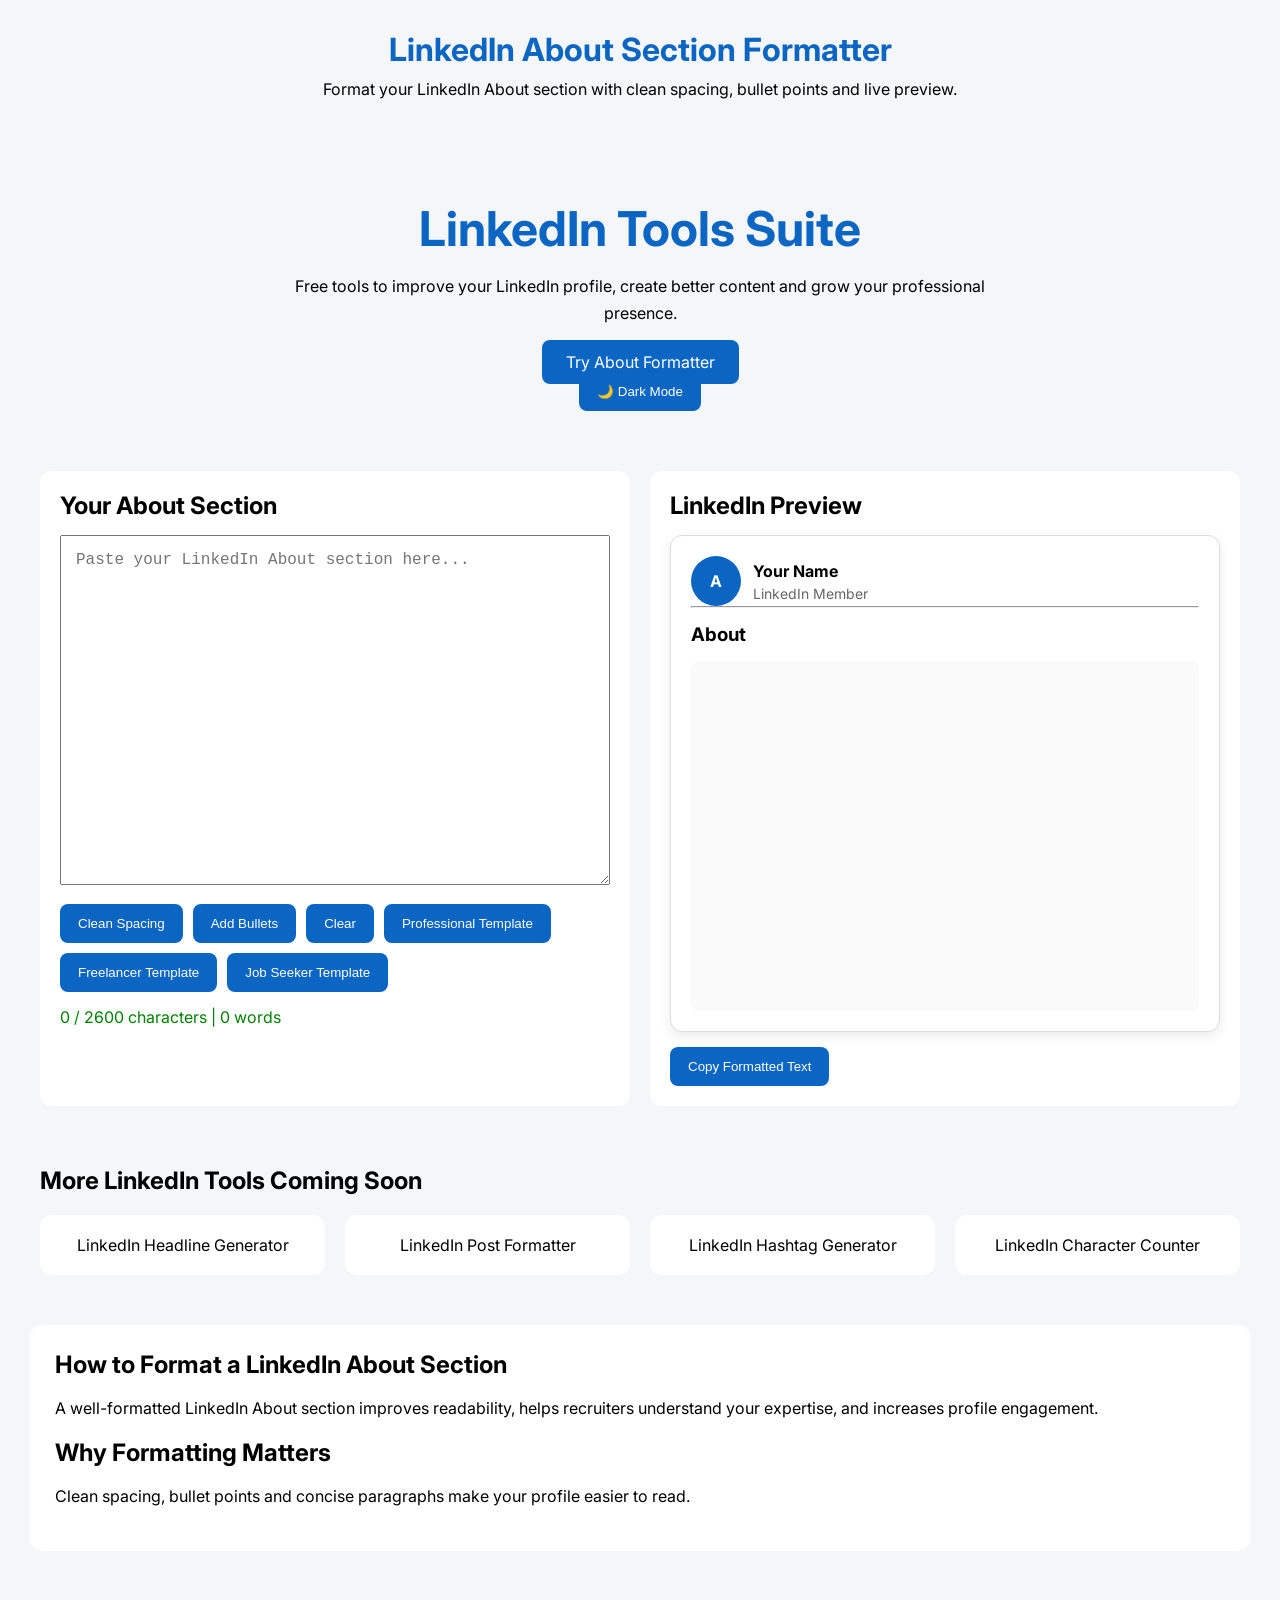
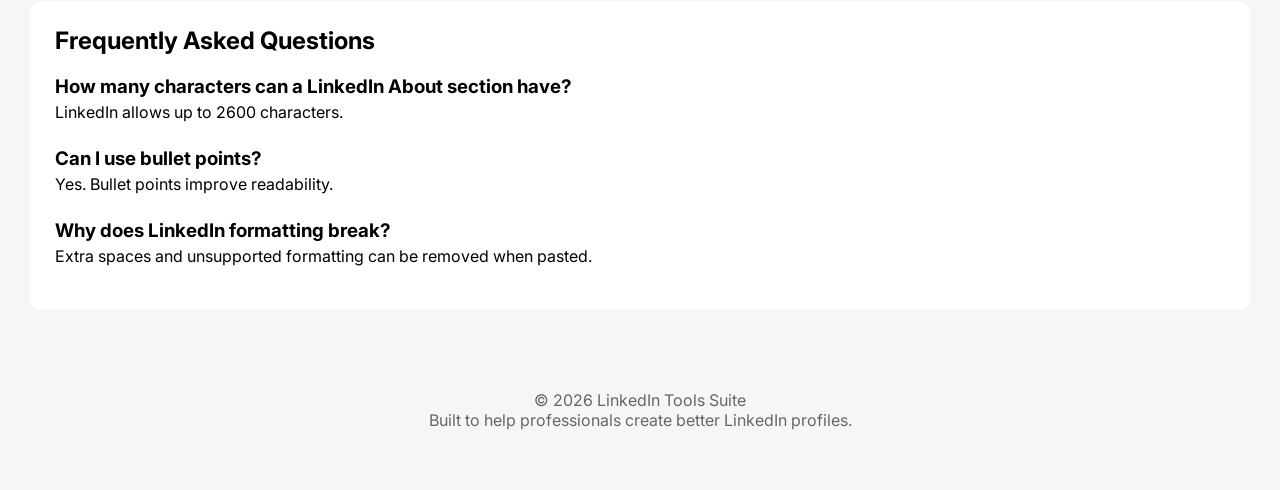
==== index.html @ 574679a5 "Phase A UI improvements" ====
<!DOCTYPE html>
<html lang="en">
<head>
  <meta charset="UTF-8">
  <meta name="viewport" content="width=device-width, initial-scale=1.0">

  <title>LinkedIn About Section Formatter | Format LinkedIn Summaries Online</title>

  <link rel="preconnect" href="https://fonts.googleapis.com">
  <link rel="preconnect" href="https://fonts.gstatic.com" crossorigin>

  <link href="https://fonts.googleapis.com/css2?family=Inter:wght@400;500;600;700&display=swap" rel="stylesheet">  

  <link rel="stylesheet" href="style.css">

  <meta
    name="description"
    content="Format your LinkedIn About section with clean spacing, bullet points, templates and live preview. Copy and paste directly into LinkedIn."
  >

  <meta
    name="keywords"
    content="linkedin about section formatter, linkedin summary formatter, linkedin profile summary, linkedin formatting tool"
  >

  <meta name="robots" content="index,follow">
  <meta property="og:title" content="LinkedIn About Section Formatter">

  <meta property="og:description"
    content="Format and preview your LinkedIn About section before publishing.">

  <meta property="og:type" content="website">

  <link rel="icon" href="favicon.svg">
</head>
<body>

  <div class="container">

    <header>
      <h1>LinkedIn About Section Formatter</h1>

      <p>
        Format your LinkedIn About section with clean spacing,
        bullet points and live preview.
      </p>
    </header>
    
    <section class="hero">

      <h1>LinkedIn Tools Suite</h1>

      <p>
        Free tools to improve your LinkedIn profile,
        create better content and grow your professional presence.
      </p>

      <div class="hero-buttons">

      <a href="#aboutFormatter">
        Try About Formatter
      </a>

      </div>

      <button id="themeToggle">
🌙      Dark Mode
      </button>

    </section>

    <section class="tool-section" id="aboutFormatter">

      <div class="input-box">
        <h2>Your About Section</h2>

        <textarea
          id="inputText"
          placeholder="Paste your LinkedIn About section here..."
        ></textarea>

        <div class="buttons">

          <button id="cleanBtn">
            Clean Spacing
          </button>

          <button id="bulletBtn">
            Add Bullets
          </button>

          <button id="clearBtn">
            Clear
          </button>
          <button id="professionalTemplate">
            Professional Template
          </button>
          
          <button id="freelancerTemplate">
            Freelancer Template
          </button>

          <button id="jobSeekerTemplate">
            Job Seeker Template
          </button>

        </div>

        <div id="characterCount">
          0 characters
          <div class="progress-bar">

            <div id="progressFill"></div>

          </div>
        </div>

      </div>

      <div class="preview-box">

  <h2>LinkedIn Preview</h2>

  <div class="linkedin-card">

    <div class="linkedin-header">

      <div class="avatar">
A
      </div>

      <div>
        <strong>Your Name</strong>
        <p>LinkedIn Member</p>
      </div>

    </div>

    <hr>

    <h3>About</h3>

    <div id="previewContent">
      Your formatted content will appear here.
    </div>

  </div>

  <button id="copyBtn">
    Copy Formatted Text
  </button>

</div>

    </section>

    <section class="future-tools">

      <h2>More LinkedIn Tools Coming Soon</h2>

      <div class="tool-grid">

        <div class="tool-card">
          LinkedIn Headline Generator
        </div>

        <div class="tool-card">
          LinkedIn Post Formatter
        </div>

        <div class="tool-card">
          LinkedIn Hashtag Generator
        </div>

        <div class="tool-card">
          LinkedIn Character Counter
        </div>

        </div>

    </section>

  </div>
    <section class="seo-content">

      <h2>How to Format a LinkedIn About Section</h2>

      <p>
        A well-formatted LinkedIn About section improves readability,
        helps recruiters understand your expertise, and increases profile engagement.
      </p>

      <h2>Why Formatting Matters</h2>

      <p>
        Clean spacing, bullet points and concise paragraphs make your profile easier to read.
      </p>

    </section>

    <section class="faq-section">

      <h2>Frequently Asked Questions</h2>

      <h3>How many characters can a LinkedIn About section have?</h3>

      <p>
        LinkedIn allows up to 2600 characters.
      </p>

      <h3>Can I use bullet points?</h3>

      <p>
        Yes. Bullet points improve readability.
      </p>

      <h3>Why does LinkedIn formatting break?</h3>

      <p>
        Extra spaces and unsupported formatting can be removed when pasted.
      </p>

    </section>

    <footer>

      <p>© 2026 LinkedIn Tools Suite</p>

      <p>
        Built to help professionals create better LinkedIn profiles.
      </p>

    </footer>
  
    <script src="script.js"></script>

</body>
</html>
---- style.css ----
* {
  margin: 0;
  padding: 0;
  box-sizing: border-box;
}

body {
  font-family: 'Inter', sans-serif;
  background: #f4f6f8;
  padding: 30px;
}

.container {
  max-width: 1200px;
  margin: auto;
}

header {
  text-align: center;
  margin-bottom: 40px;
}

h1 {
  color: #0A66C2;
  margin-bottom: 10px;
}

.tool-section {
  display: grid;
  grid-template-columns: 1fr 1fr;
  gap: 20px;
}

.input-box,
.preview-box {
  background: white;
  padding: 20px;
  border-radius: 12px;
}

textarea {
  width: 100%;
  height: 350px;
  margin-top: 15px;
  padding: 15px;
  resize: vertical;
  font-size: 16px;
}

.buttons {
  margin-top: 15px;
  display: flex;
  gap: 10px;
  flex-wrap: wrap;
}

button {
  background: #0A66C2;
  color: white;
  border: none;
  padding: 12px 18px;
  border-radius: 8px;
  cursor: pointer;
  transition: transform 0.2s ease, opacity 0.2s ease;
}

button:hover {
  transform: translateY(-2px);
}

button:hover {
  opacity: 0.9;
}

#characterCount {
  margin-top: 15px;
  color: #555;
}

#previewContent {
  min-height: 350px;
  margin-top: 15px;
  padding: 15px;
  background: #fafafa;
  border-radius: 8px;
  white-space: pre-wrap;
  line-height: 1.6;
}

#copyBtn {
  margin-top: 15px;
}

@media (max-width: 768px) {

  .tool-section {
    grid-template-columns: 1fr;
  }

}
.linkedin-card {
  margin-top: 15px;
  background: white;
  border: 1px solid #ddd;
  border-radius: 12px;
  padding: 20px;
  box-shadow:
  0 4px 12px rgba(0,0,0,0.08);
}

.linkedin-header {
  display: flex;
  align-items: center;
  gap: 12px;
}

.avatar {
  width: 50px;
  height: 50px;
  border-radius: 50%;
  background: #0A66C2;
  display: flex;
  align-items: center;
  justify-content: center;
  color: white;
  font-weight: 700;
}

.linkedin-header p {
  margin-top: 4px;
  color: #666;
  font-size: 14px;
}

.linkedin-card h3 {
  margin-top: 15px;
  margin-bottom: 10px;
}

.seo-content,
.faq-section {
  margin-top: 50px;
  background: white;
  padding: 25px;
  border-radius: 12px;
}

.seo-content h2,
.faq-section h2 {
  margin-bottom: 15px;
}

.seo-content p,
.faq-section p {
  line-height: 1.8;
  margin-bottom: 15px;
}

.faq-section h3 {
  margin-top: 20px;
}

footer {
  margin-top: 50px;
  text-align: center;
  padding: 30px;
  color: #666;
}

.hero {
  text-align: center;
  padding: 60px 20px;
}

.hero h1 {
  font-size: 48px;
  margin-bottom: 15px;
}

.hero p {
  max-width: 700px;
  margin: auto;
  line-height: 1.7;
}

.hero-buttons {
  margin-top: 25px;
}

.hero-buttons a {
  background: #0A66C2;
  color: white;
  padding: 12px 24px;
  border-radius: 8px;
  text-decoration: none;
}

.future-tools {
  margin-top: 60px;
}

.tool-grid {
  display: grid;
  grid-template-columns: repeat(auto-fit, minmax(220px, 1fr));
  gap: 20px;
  margin-top: 20px;
}

.tool-card {
  background: white;
  padding: 20px;
  border-radius: 12px;
  text-align: center;
  transition:
  transform 0.25s ease;
  cursor: pointer;
}

.tool-card:hover {
  transform: translateY(-4px);
}

.progress-bar {
  width: 100%;
  height: 10px;
  background: #ddd;
  border-radius: 50px;
  margin-top: 10px;
  overflow: hidden;
}

#progressFill {
  height: 100%;
  width: 0%;
  background: #0A66C2;
  transition: width 0.3s ease;
}

.dark-mode {
  background: #121212;
  color: white;
}

.dark-mode .input-box,
.dark-mode .preview-box,
.dark-mode .seo-content,
.dark-mode .faq-section,
.dark-mode .tool-card,
.dark-mode .linkedin-card {
  background: #1e1e1e;
  color: white;
}
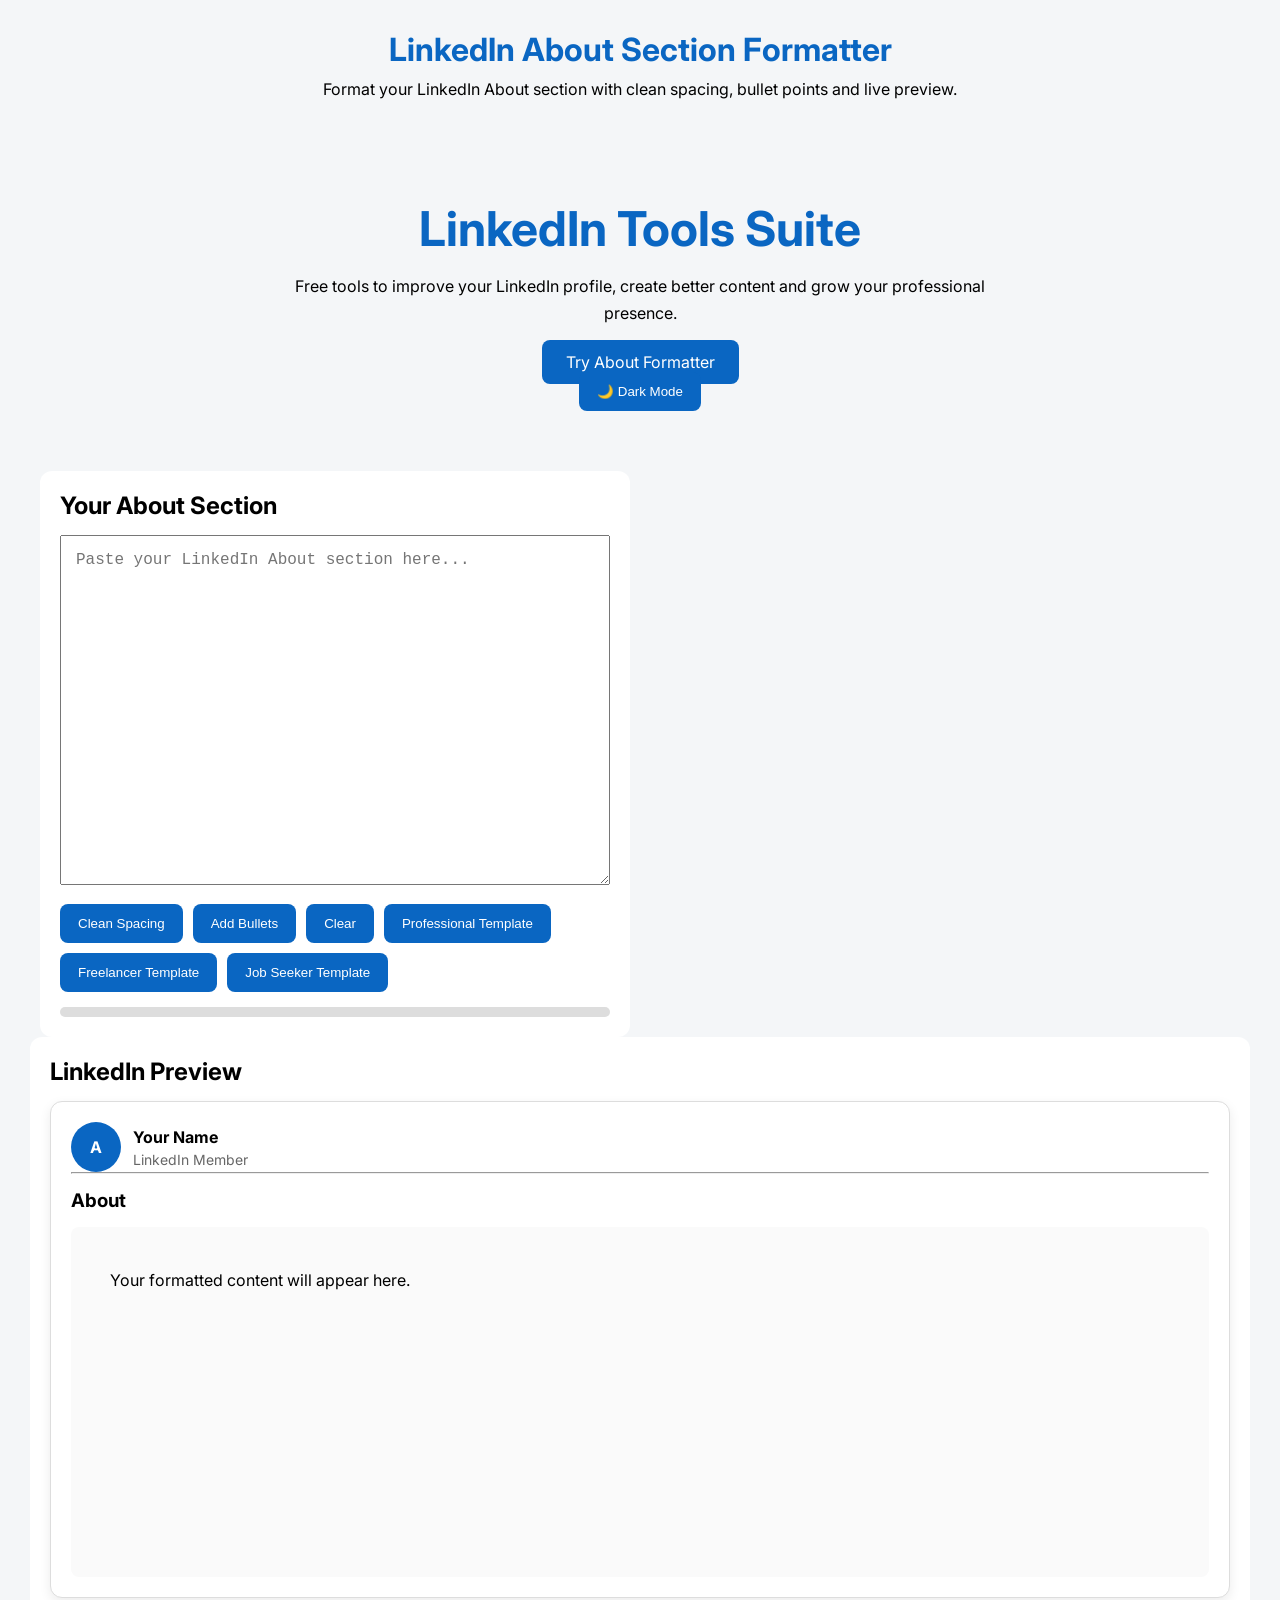
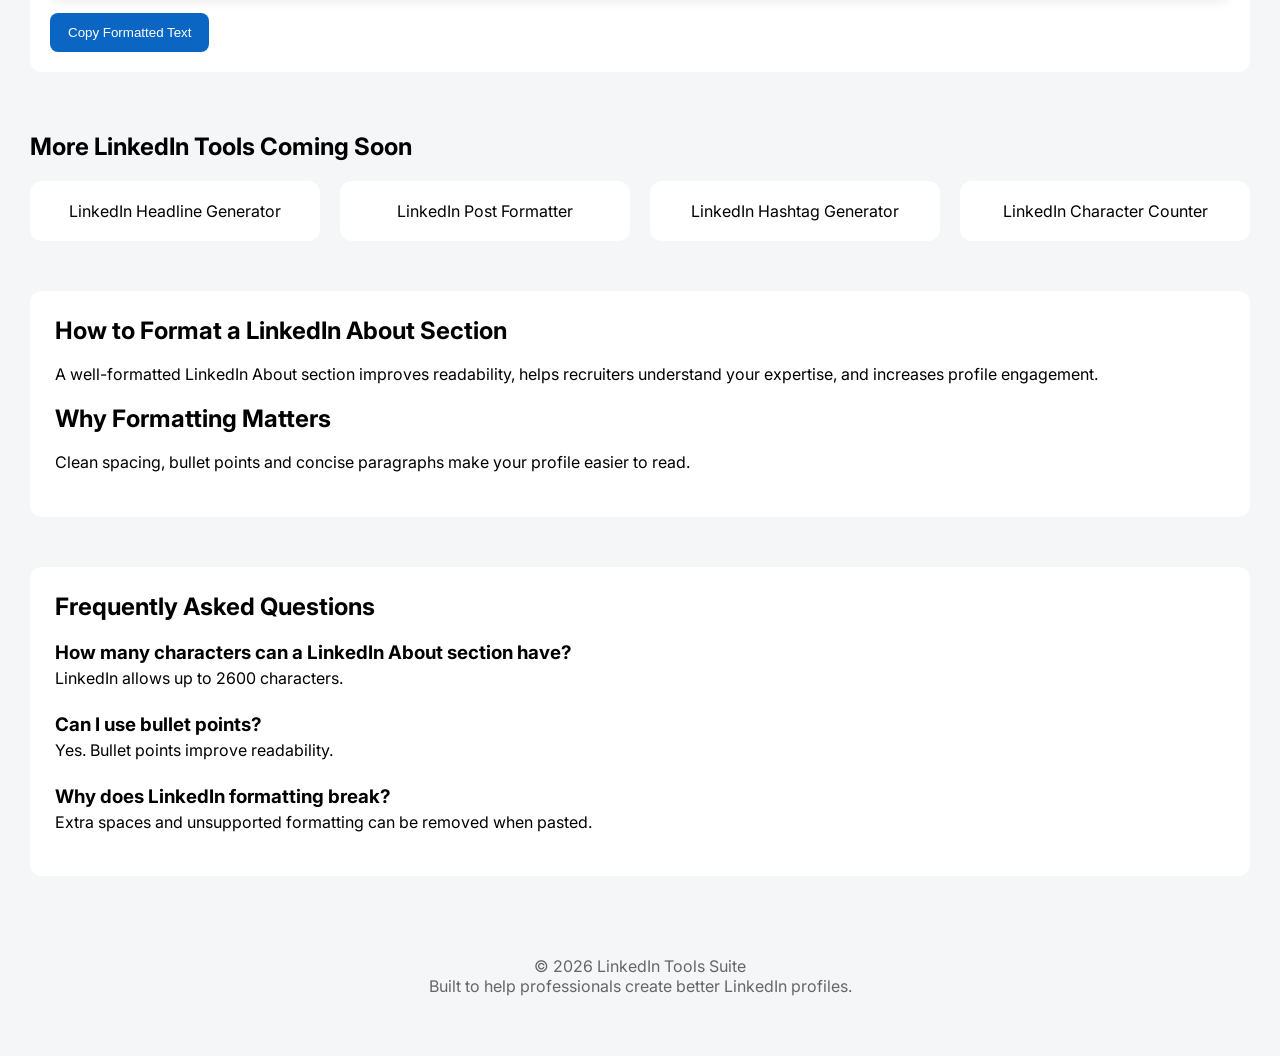
==== commit 897bb7ad: "Phase A UI improvements" ====
--- a/index.html
+++ b/index.html
@@ -64,7 +64,7 @@
       </div>
 
       <button id="themeToggle">
-🌙      Dark Mode
+      🌙 Dark Mode
       </button>
 
     </section>
@@ -107,12 +107,13 @@
         </div>
 
         <div id="characterCount">
-          0 characters
-          <div class="progress-bar">
+        </div>  
+          
+        <div class="progress-bar">
 
             <div id="progressFill"></div>
 
-          </div>
+        </div>
         </div>
 
       </div>
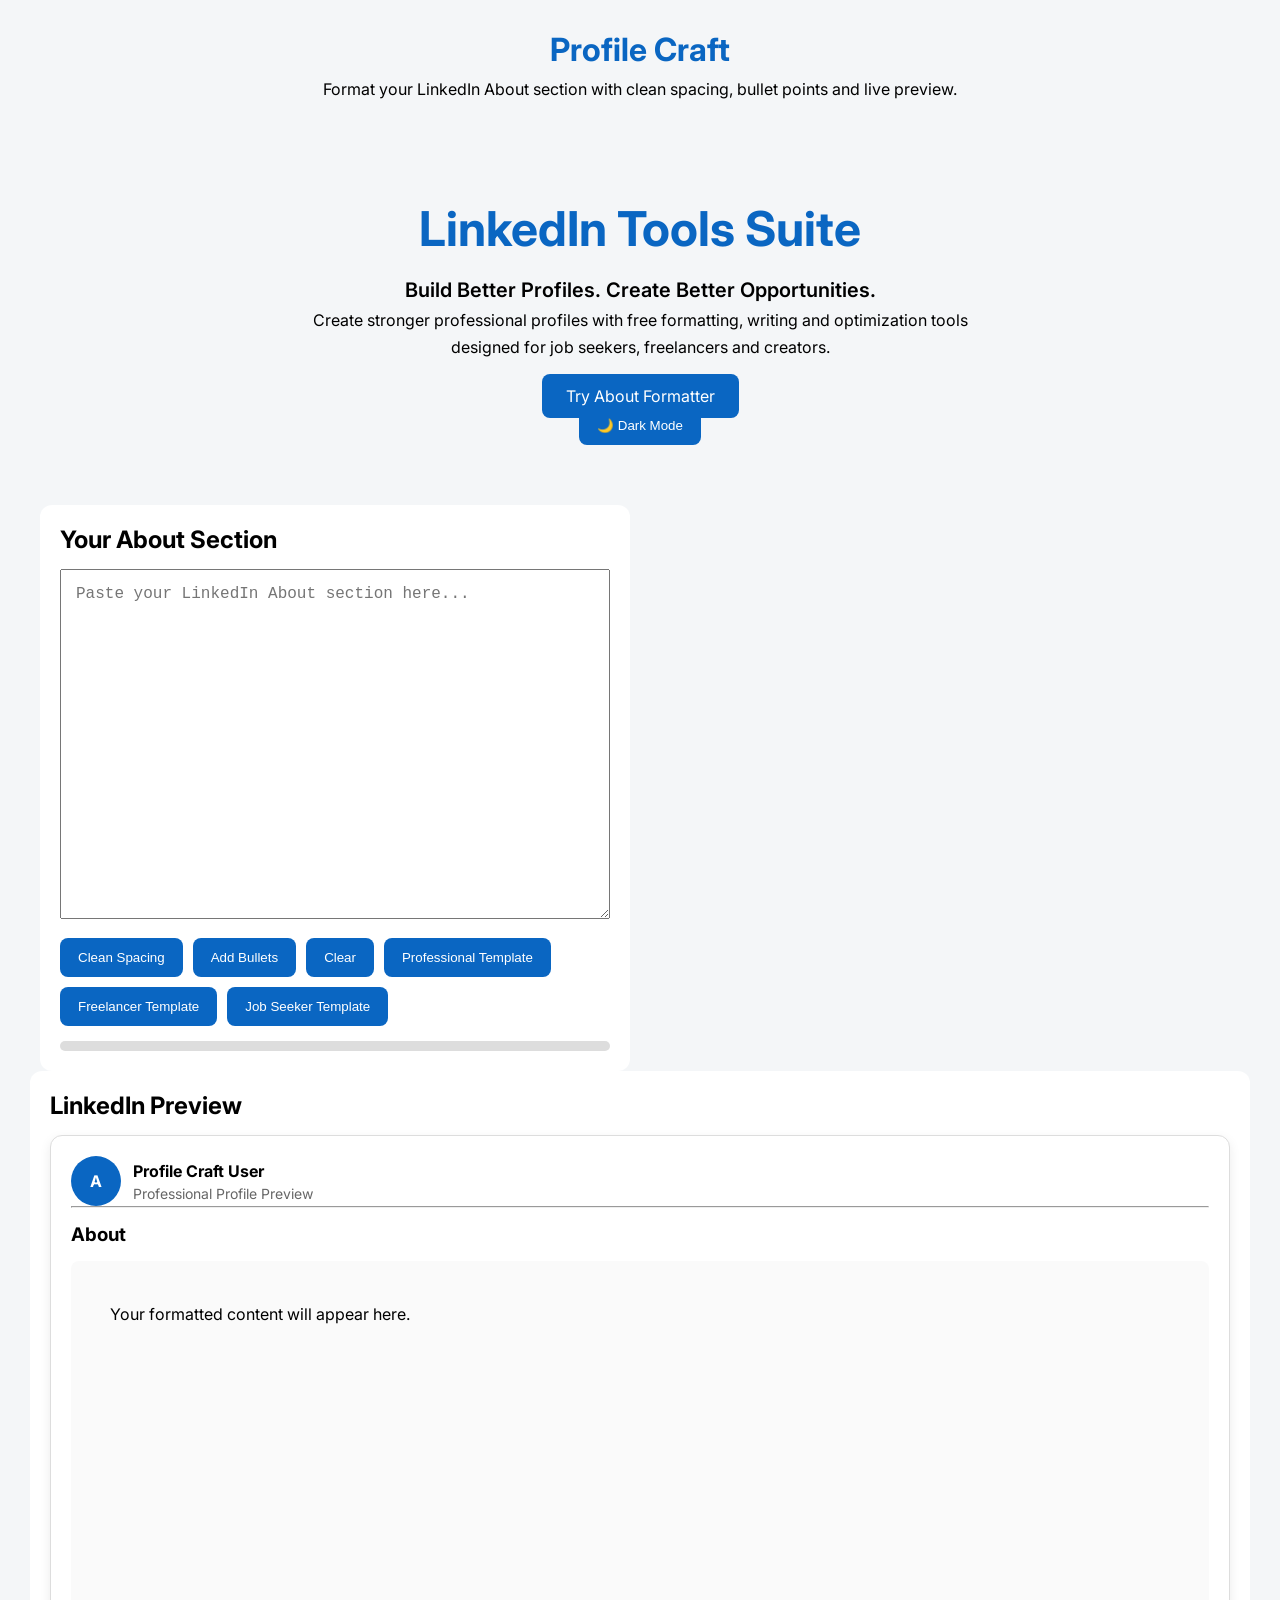
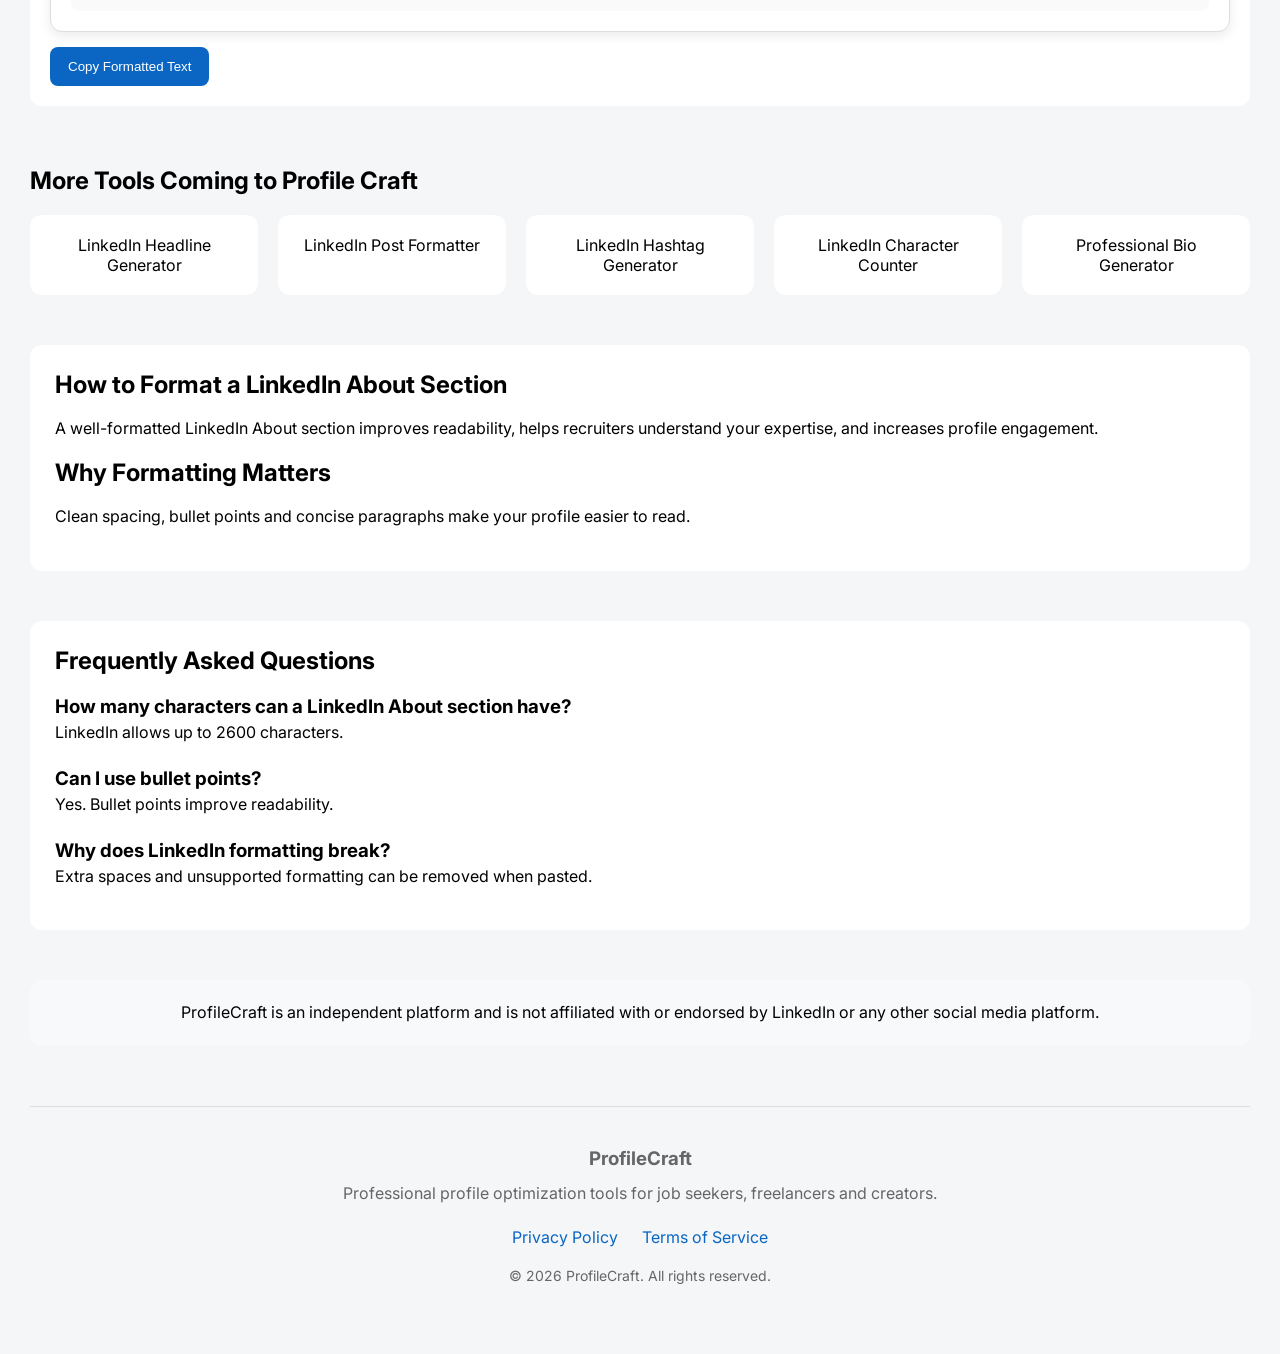
==== commit 9671d42f: "Rebranded website to ProfileCraft" ====
--- a/index.html
+++ b/index.html
@@ -4,7 +4,7 @@
   <meta charset="UTF-8">
   <meta name="viewport" content="width=device-width, initial-scale=1.0">
 
-  <title>LinkedIn About Section Formatter | Format LinkedIn Summaries Online</title>
+  <title>ProfileCraft | Professional Profile Optimization Tools</title>
 
   <link rel="preconnect" href="https://fonts.googleapis.com">
   <link rel="preconnect" href="https://fonts.gstatic.com" crossorigin>
@@ -12,10 +12,11 @@
   <link href="https://fonts.googleapis.com/css2?family=Inter:wght@400;500;600;700&display=swap" rel="stylesheet">  
 
   <link rel="stylesheet" href="style.css">
+  <link rel="icon" type="image/svg+xml" href="favicon.svg">
 
   <meta
     name="description"
-    content="Format your LinkedIn About section with clean spacing, bullet points, templates and live preview. Copy and paste directly into LinkedIn."
+    content="ProfileCraft provides free tools to improve professional profiles, format LinkedIn About sections, generate headlines and optimize personal branding."
   >
 
   <meta
@@ -38,7 +39,7 @@
   <div class="container">
 
     <header>
-      <h1>LinkedIn About Section Formatter</h1>
+      <h1>Profile Craft</h1>
 
       <p>
         Format your LinkedIn About section with clean spacing,
@@ -50,9 +51,14 @@
 
       <h1>LinkedIn Tools Suite</h1>
 
-      <p>
-        Free tools to improve your LinkedIn profile,
-        create better content and grow your professional presence.
+      <p class="tagline">
+        Build Better Profiles. Create Better Opportunities.
+      </p>
+
+      <p>
+        Create stronger professional profiles with free formatting,
+        writing and optimization tools designed for job seekers,
+        freelancers and creators.
       </p>
 
       <div class="hero-buttons">
@@ -131,8 +137,8 @@
       </div>
 
       <div>
-        <strong>Your Name</strong>
-        <p>LinkedIn Member</p>
+        <strong>Profile Craft User</strong>
+        <p>Professional Profile Preview</p>
       </div>
 
     </div>
@@ -157,7 +163,7 @@
 
     <section class="future-tools">
 
-      <h2>More LinkedIn Tools Coming Soon</h2>
+      <h2>More Tools Coming to Profile Craft</h2>
 
       <div class="tool-grid">
 
@@ -175,6 +181,10 @@
 
         <div class="tool-card">
           LinkedIn Character Counter
+        </div>
+
+        <div class="tool-card">
+          Professional Bio Generator
         </div>
 
         </div>
@@ -223,12 +233,33 @@
 
     </section>
 
+    <section class="disclaimer">
+
+      <p>
+        ProfileCraft is an independent platform and is not affiliated
+        with or endorsed by LinkedIn or any other social media platform.
+      </p>
+
+    </section>
+
     <footer>
 
-      <p>© 2026 LinkedIn Tools Suite</p>
-
-      <p>
-        Built to help professionals create better LinkedIn profiles.
+      <div class="footer-brand">
+        <h3>ProfileCraft</h3>
+
+        <p>
+          Professional profile optimization tools for job seekers,
+          freelancers and creators.
+        </p>
+      </div>
+
+      <div class="footer-links">
+        <a href="privacy.html">Privacy Policy</a>
+        <a href="terms.html">Terms of Service</a>
+      </div>
+
+      <p class="copyright">
+        © 2026 ProfileCraft. All rights reserved.
       </p>
 
     </footer>
--- a/style.css
+++ b/style.css
@@ -104,8 +104,9 @@
   border: 1px solid #ddd;
   border-radius: 12px;
   padding: 20px;
+  
   box-shadow:
-  0 4px 12px rgba(0,0,0,0.08);
+    0 4px 12px rgba(0,0,0,0.08);
 }
 
 .linkedin-header {
@@ -249,4 +250,52 @@
 .dark-mode .linkedin-card {
   background: #1e1e1e;
   color: white;
+}
+
+footer {
+  margin-top: 60px;
+  padding: 40px 20px;
+  text-align: center;
+  border-top: 1px solid #ddd;
+}
+
+.footer-brand h3 {
+  margin-bottom: 10px;
+}
+
+.footer-brand p {
+  max-width: 600px;
+  margin: auto;
+  line-height: 1.7;
+}
+
+.footer-links {
+  margin-top: 20px;
+}
+
+.footer-links a {
+  margin: 0 10px;
+  text-decoration: none;
+  color: #0A66C2;
+}
+
+.copyright {
+  margin-top: 20px;
+  color: #666;
+  font-size: 14px;
+}
+
+.disclaimer {
+  margin-top: 50px;
+  padding: 20px;
+  background: #f8f9fa;
+  border-radius: 12px;
+  text-align: center;
+  line-height: 1.6;
+}
+
+.tagline {
+  font-size: 20px;
+  font-weight: 600;
+  margin-bottom: 15px;
 }
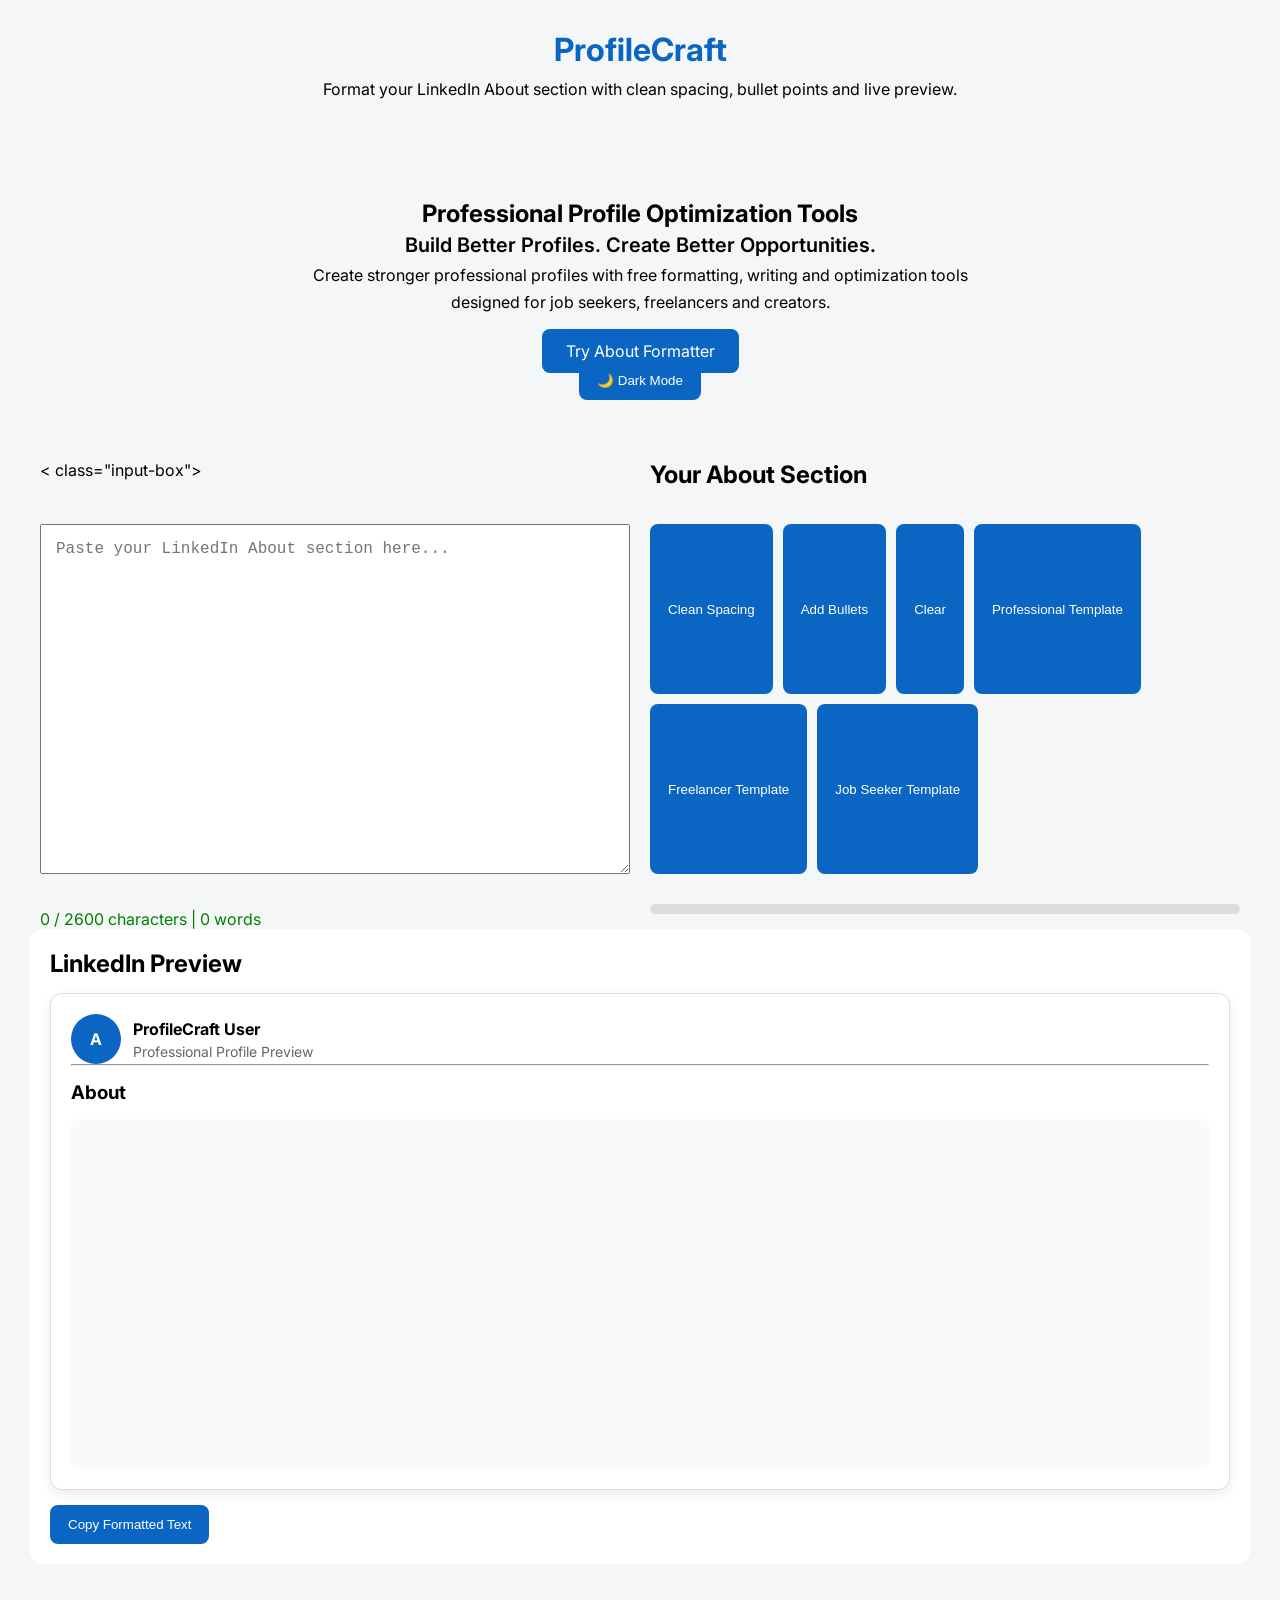
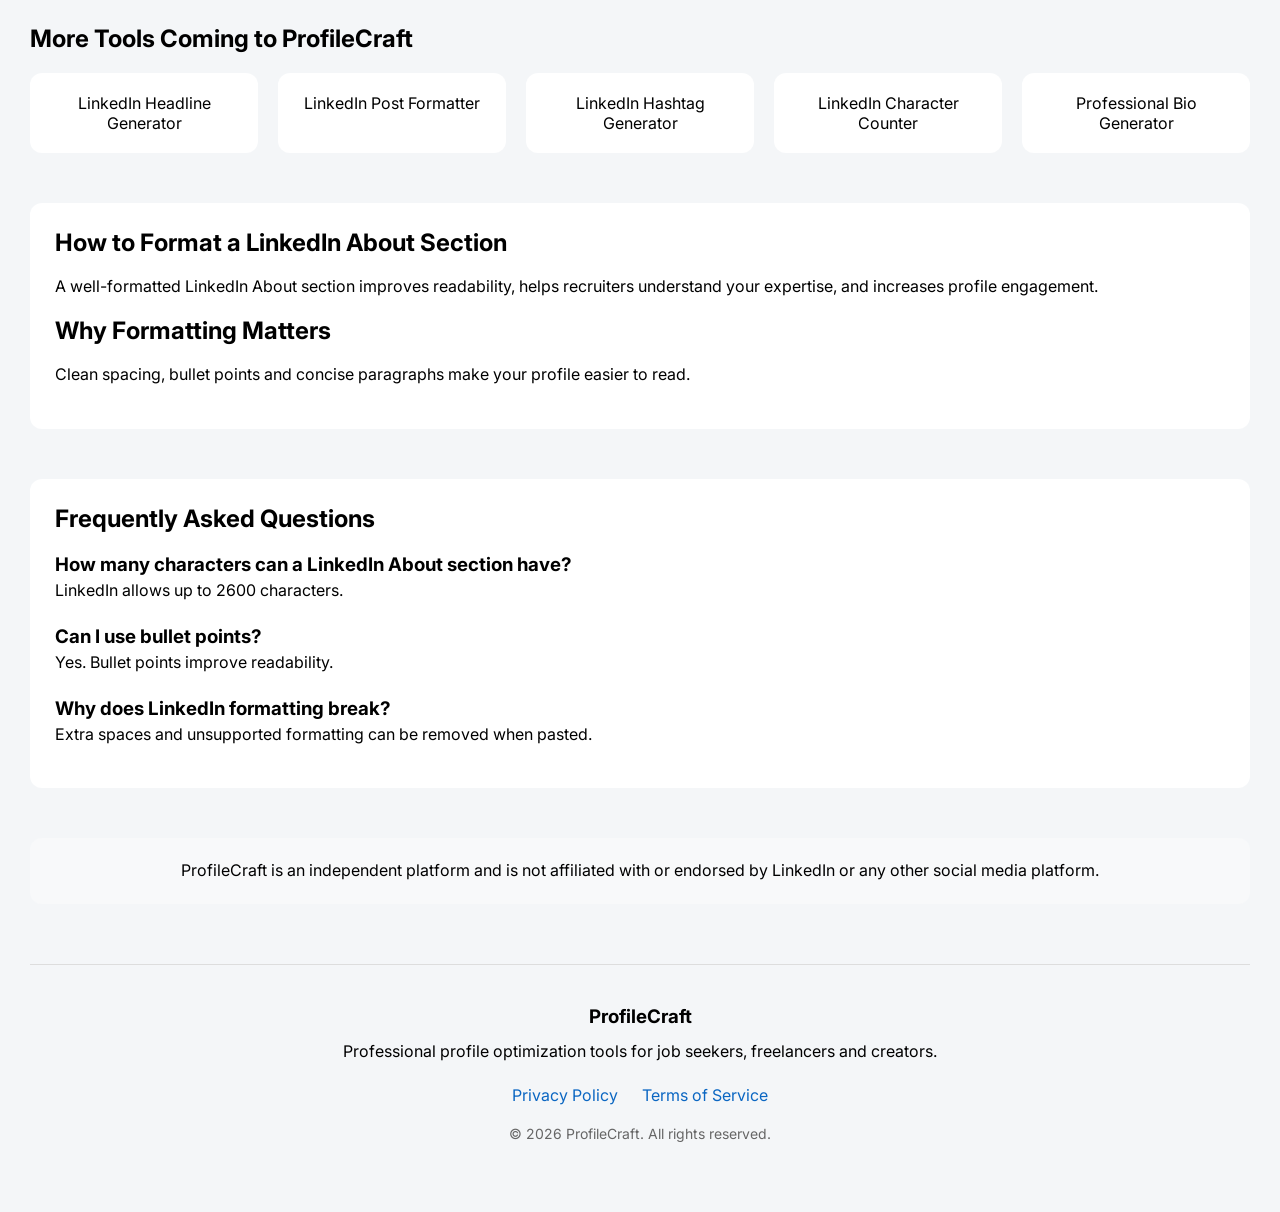
==== commit 70131991: "ProfileCraft stability update" ====
--- a/index.html
+++ b/index.html
@@ -39,7 +39,7 @@
   <div class="container">
 
     <header>
-      <h1>Profile Craft</h1>
+      <h1>ProfileCraft</h1>
 
       <p>
         Format your LinkedIn About section with clean spacing,
@@ -49,7 +49,7 @@
     
     <section class="hero">
 
-      <h1>LinkedIn Tools Suite</h1>
+      <h2>Professional Profile Optimization Tools</h2>
 
       <p class="tagline">
         Build Better Profiles. Create Better Opportunities.
@@ -77,7 +77,7 @@
 
     <section class="tool-section" id="aboutFormatter">
 
-      <div class="input-box">
+      < class="input-box">
         <h2>Your About Section</h2>
 
         <textarea
@@ -120,8 +120,7 @@
             <div id="progressFill"></div>
 
         </div>
-        </div>
-
+      
       </div>
 
       <div class="preview-box">
@@ -137,7 +136,7 @@
       </div>
 
       <div>
-        <strong>Profile Craft User</strong>
+        <strong>ProfileCraft User</strong>
         <p>Professional Profile Preview</p>
       </div>
 
@@ -163,7 +162,7 @@
 
     <section class="future-tools">
 
-      <h2>More Tools Coming to Profile Craft</h2>
+      <h2>More Tools Coming to ProfileCraft</h2>
 
       <div class="tool-grid">
 
--- a/style.css
+++ b/style.css
@@ -66,9 +66,6 @@
 
 button:hover {
   transform: translateY(-2px);
-}
-
-button:hover {
   opacity: 0.9;
 }
 
@@ -161,13 +158,6 @@
   margin-top: 20px;
 }
 
-footer {
-  margin-top: 50px;
-  text-align: center;
-  padding: 30px;
-  color: #666;
-}
-
 .hero {
   text-align: center;
   padding: 60px 20px;
@@ -247,9 +237,28 @@
 .dark-mode .seo-content,
 .dark-mode .faq-section,
 .dark-mode .tool-card,
-.dark-mode .linkedin-card {
+.dark-mode .linkedin-card,
+.dark-mode .disclaimer {
   background: #1e1e1e;
   color: white;
+}
+
+.dark-mode textarea {
+  background: #2a2a2a;
+  color: white;
+  border: 1px solid #444;
+}
+
+.dark-mode #previewContent {
+  background: #2a2a2a;
+}
+
+.dark-mode footer {
+  border-top: 1px solid #333;
+}
+
+.dark-mode .footer-links a {
+  color: #66aaff;
 }
 
 footer {
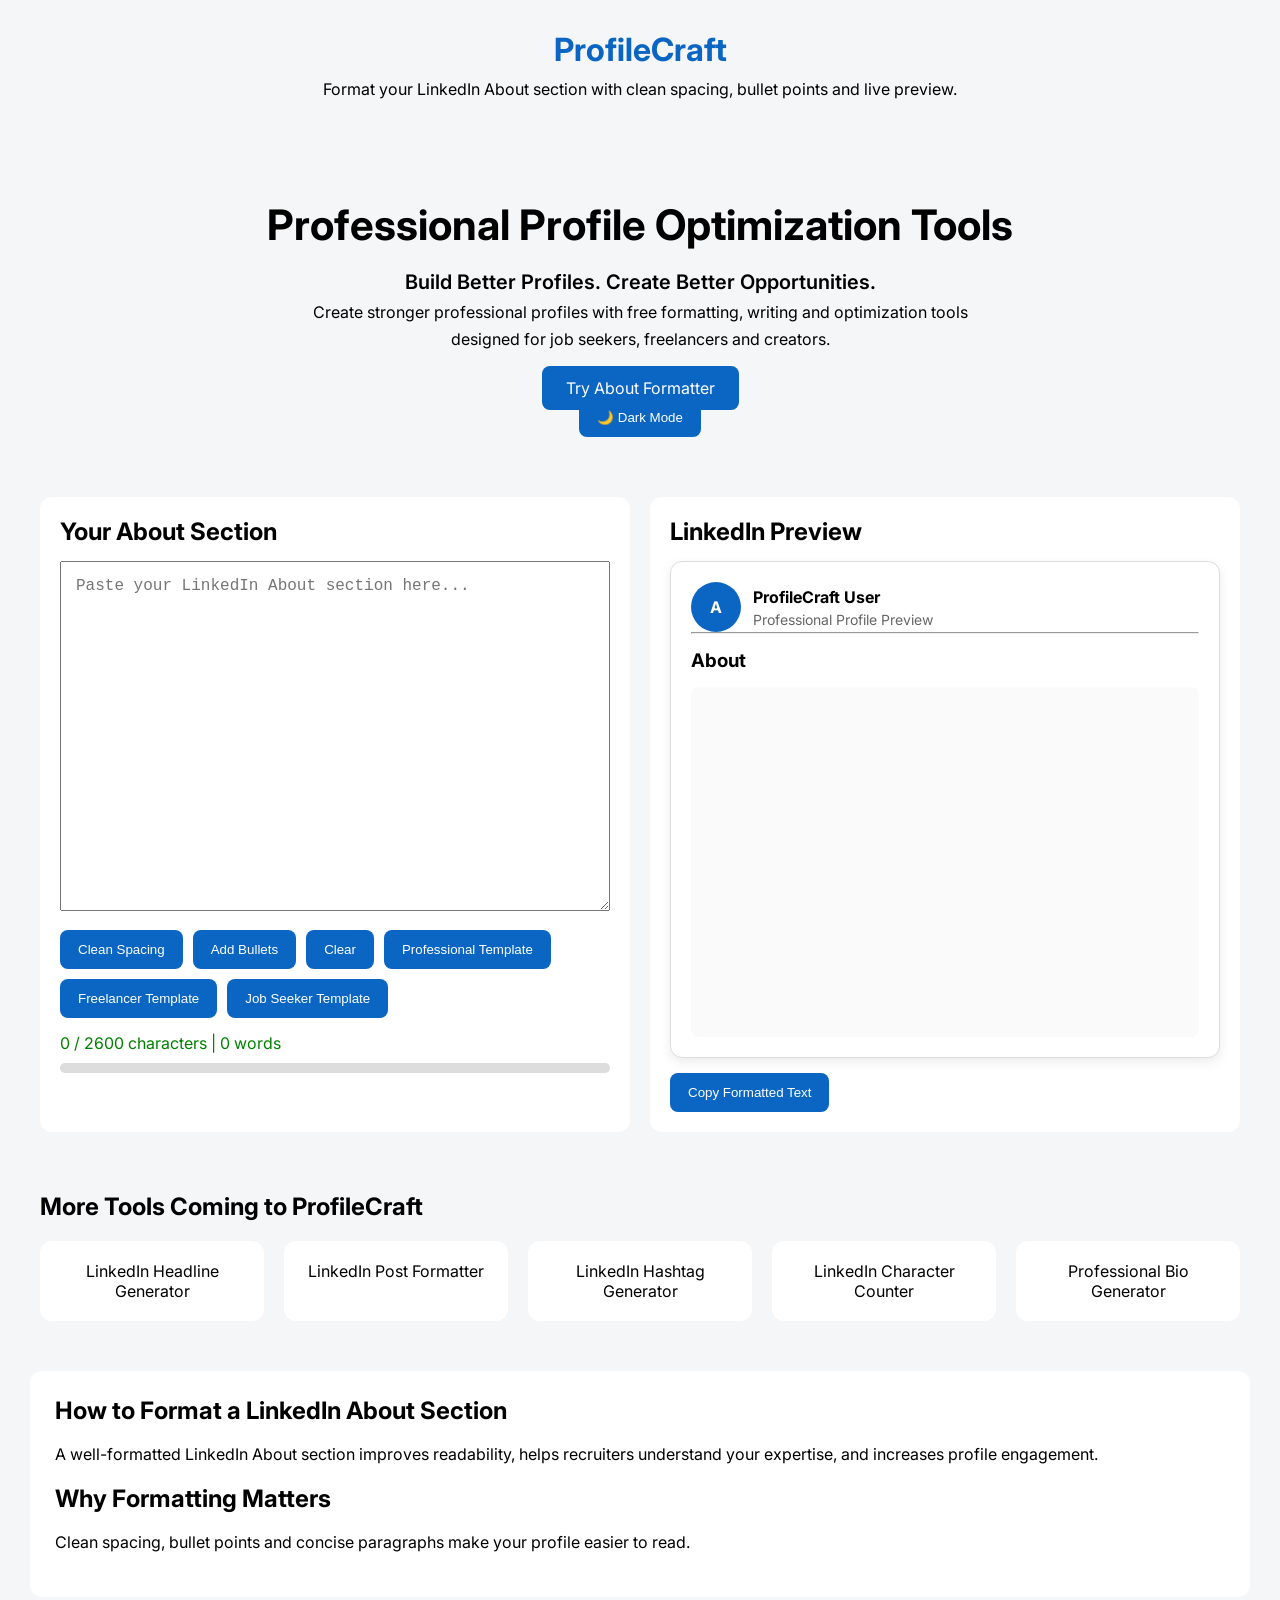
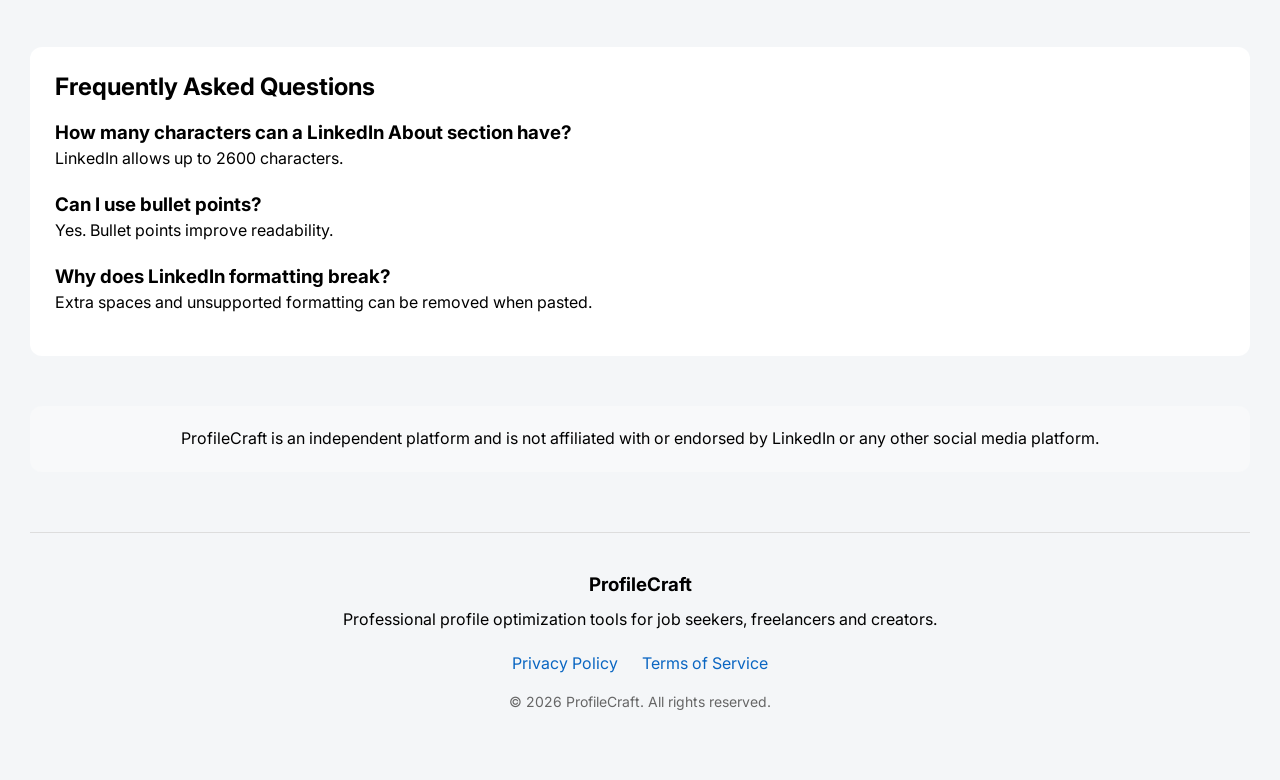
==== commit 33af346e: "ProfileCraft stability update" ====
--- a/index.html
+++ b/index.html
@@ -32,7 +32,6 @@
 
   <meta property="og:type" content="website">
 
-  <link rel="icon" href="favicon.svg">
 </head>
 <body>
 
@@ -77,7 +76,7 @@
 
     <section class="tool-section" id="aboutFormatter">
 
-      < class="input-box">
+      <div class="input-box">
         <h2>Your About Section</h2>
 
         <textarea
@@ -156,7 +155,7 @@
     Copy Formatted Text
   </button>
 
-</div>
+  </div>
 
     </section>
 
--- a/style.css
+++ b/style.css
@@ -163,8 +163,8 @@
   padding: 60px 20px;
 }
 
-.hero h1 {
-  font-size: 48px;
+.hero h2 {
+  font-size: 42px;
   margin-bottom: 15px;
 }
 
@@ -307,4 +307,28 @@
   font-size: 20px;
   font-weight: 600;
   margin-bottom: 15px;
+}
+
+.dark-mode body {
+  background: #121212;
+}
+
+.dark-mode .container {
+  color: white;
+}
+
+.dark-mode .tool-card {
+  border: 1px solid #333;
+}
+
+.dark-mode .progress-bar {
+  background: #333;
+}
+
+.dark-mode .linkedin-header p {
+  color: #bbb;
+}
+
+.dark-mode .copyright {
+  color: #bbb;
 }
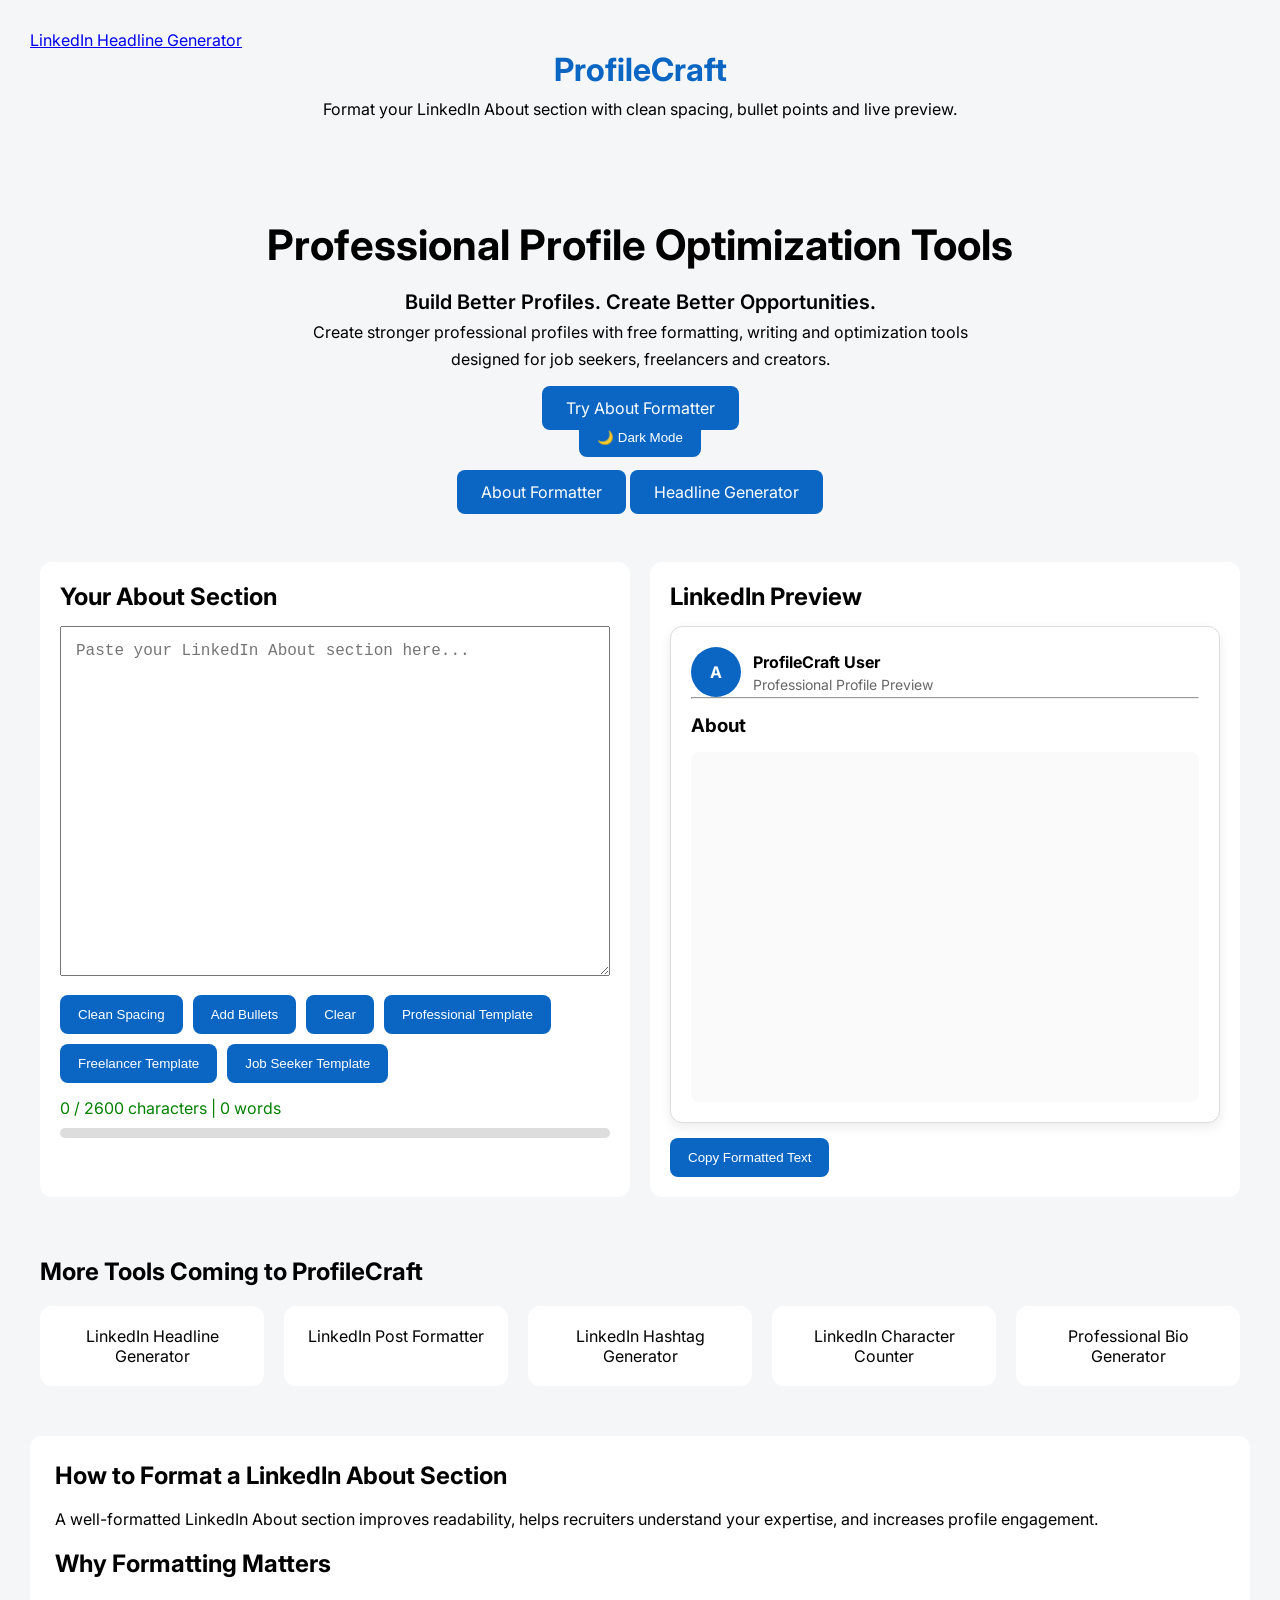
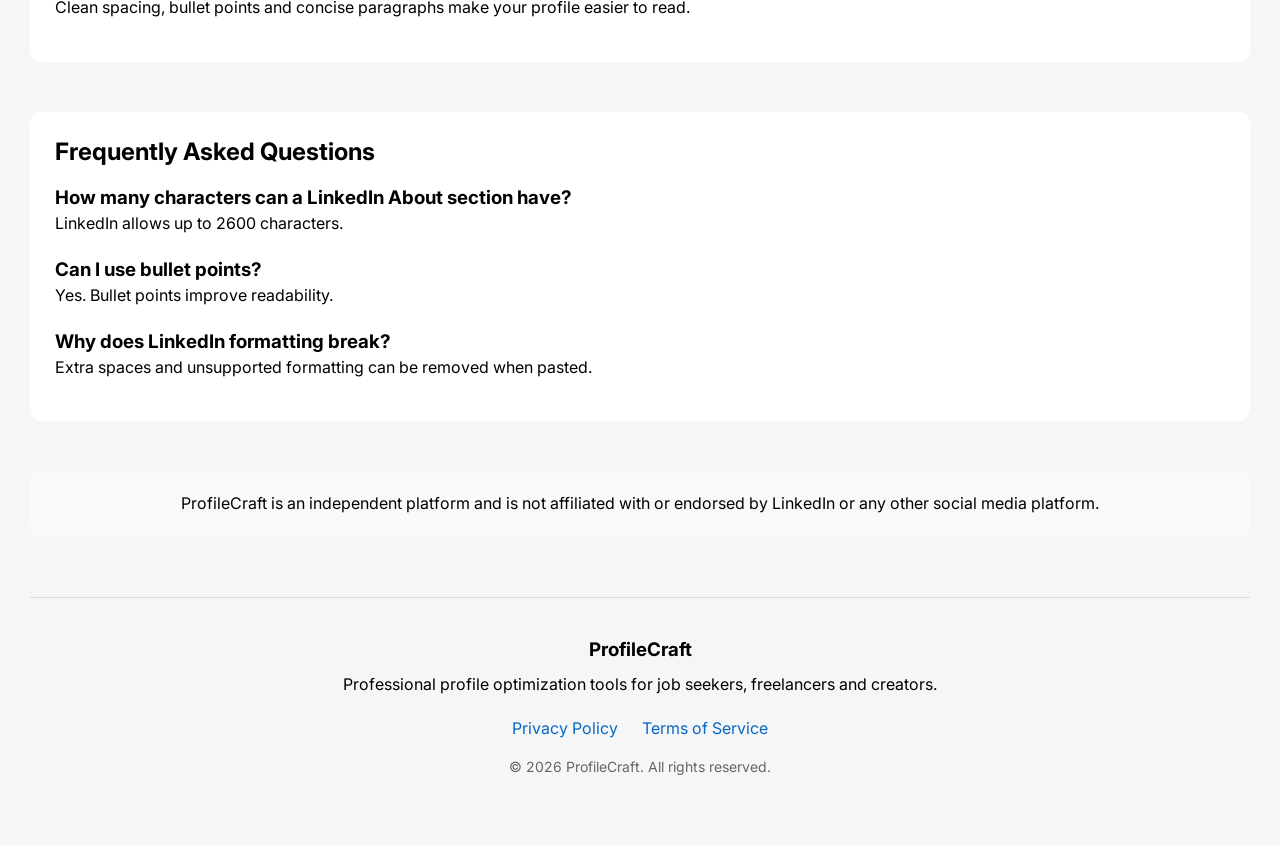
==== commit 8f7e1bd5: "Added LinkedIn Headline Generator" ====
--- a/index.html
+++ b/index.html
@@ -27,10 +27,9 @@
   <meta name="robots" content="index,follow">
   <meta property="og:title" content="LinkedIn About Section Formatter">
 
-  <meta property="og:description"
-    content="Format and preview your LinkedIn About section before publishing.">
-
-  <meta property="og:type" content="website">
+  <a href="headline-generator.html">
+    LinkedIn Headline Generator
+  </a>
 
 </head>
 <body>
@@ -71,6 +70,14 @@
       <button id="themeToggle">
       🌙 Dark Mode
       </button>
+
+      <div class="hero-buttons">
+        <a href="#aboutFormatter">About Formatter</a>
+
+        <a href="headline-generator.html">
+          Headline Generator
+        </a>
+      </div>
 
     </section>
 
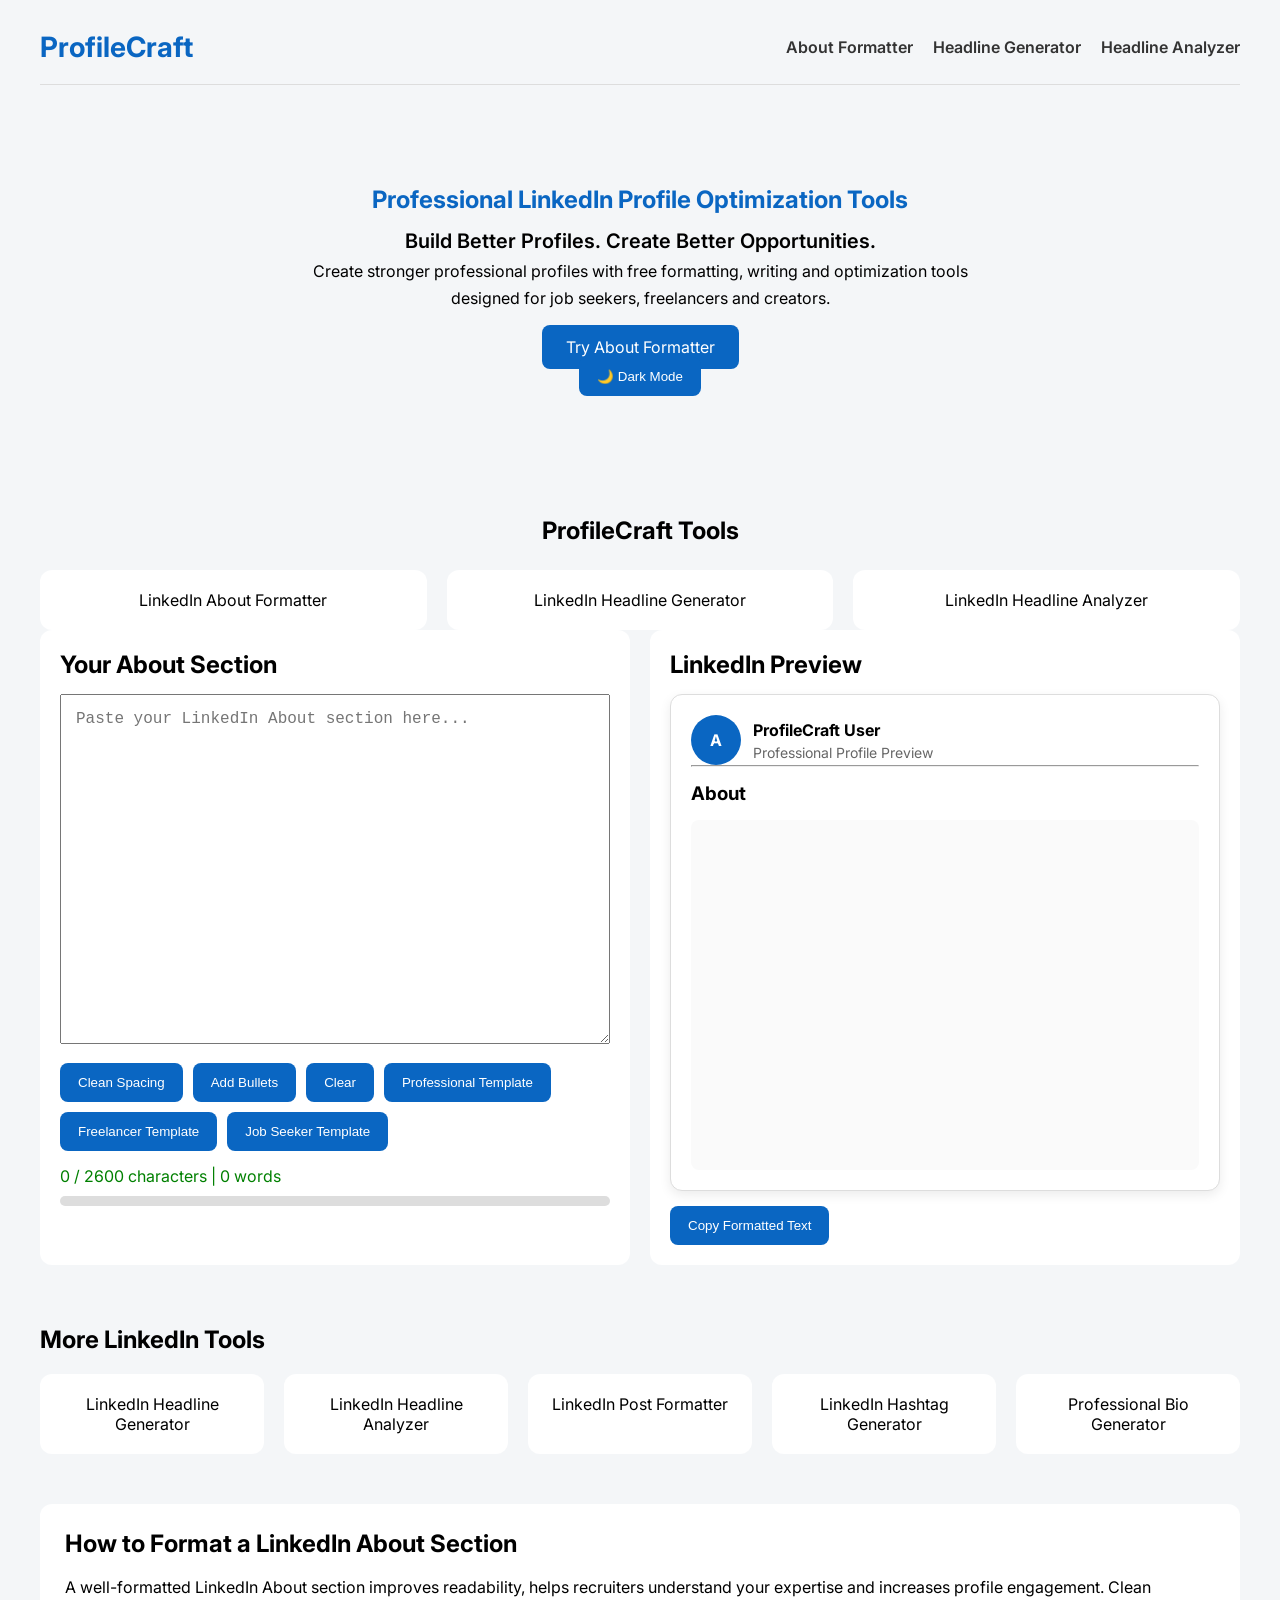
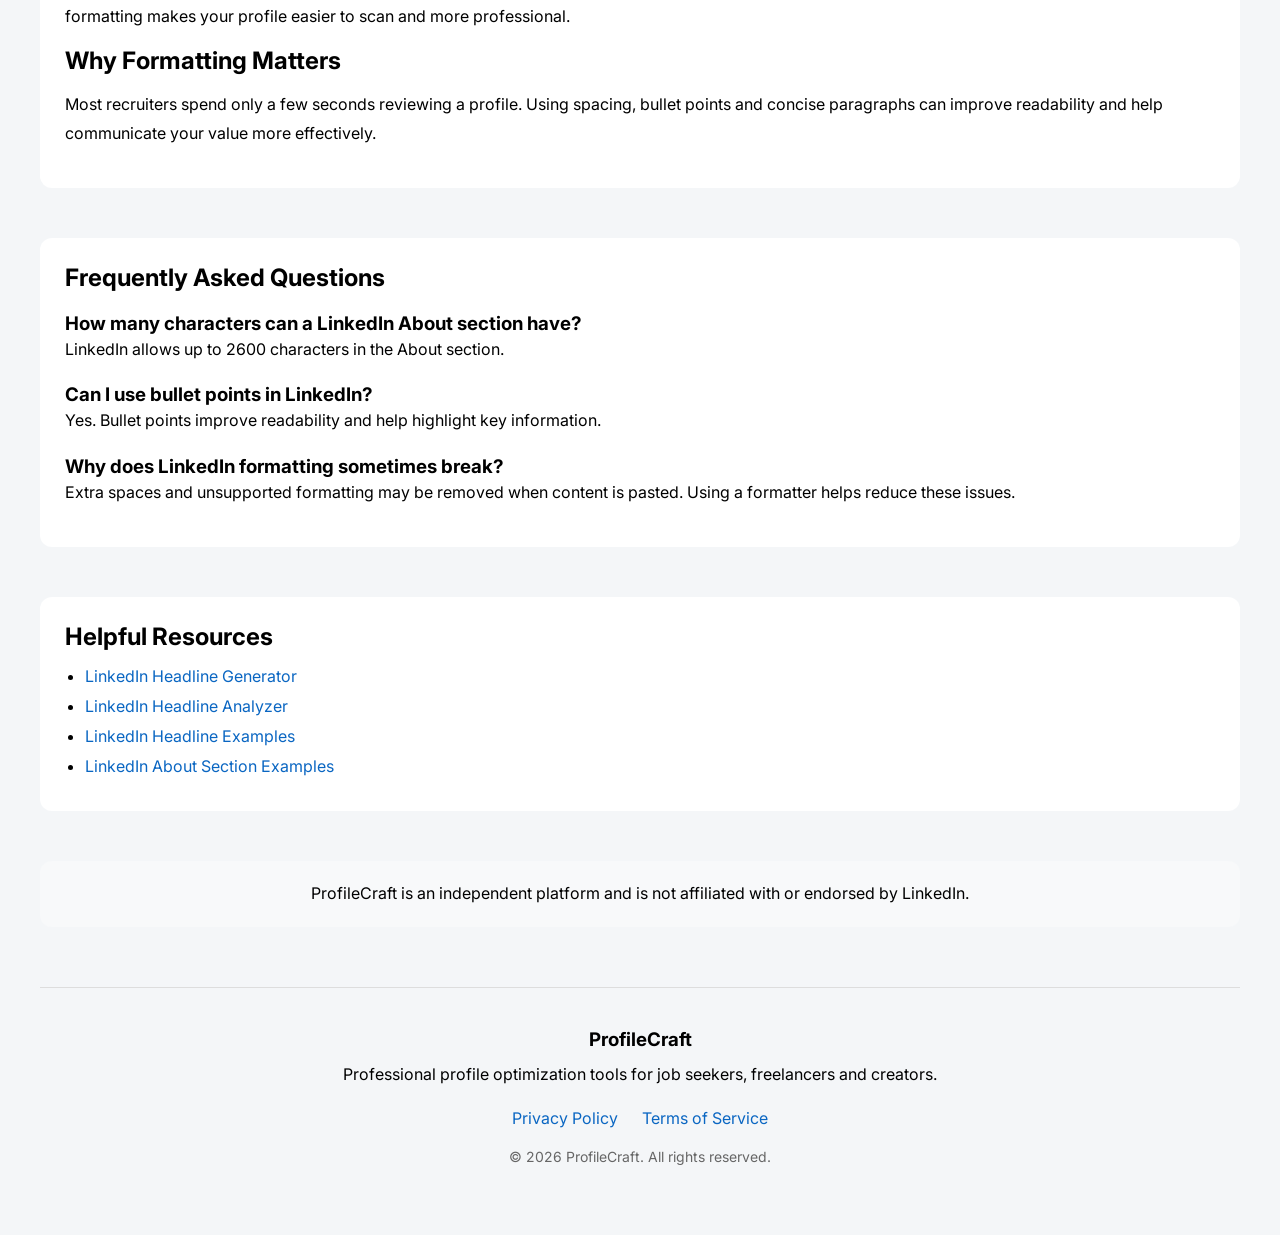
==== commit 16b60187: "ProfileCraft v1.1 homepage cleanup and SEO upgrade" ====
--- a/index.html
+++ b/index.html
@@ -1,275 +1,480 @@
 <!DOCTYPE html>
 <html lang="en">
+
 <head>
-  <meta charset="UTF-8">
-  <meta name="viewport" content="width=device-width, initial-scale=1.0">
-
-  <title>ProfileCraft | Professional Profile Optimization Tools</title>
-
-  <link rel="preconnect" href="https://fonts.googleapis.com">
-  <link rel="preconnect" href="https://fonts.gstatic.com" crossorigin>
-
-  <link href="https://fonts.googleapis.com/css2?family=Inter:wght@400;500;600;700&display=swap" rel="stylesheet">  
-
-  <link rel="stylesheet" href="style.css">
-  <link rel="icon" type="image/svg+xml" href="favicon.svg">
-
-  <meta
-    name="description"
-    content="ProfileCraft provides free tools to improve professional profiles, format LinkedIn About sections, generate headlines and optimize personal branding."
-  >
-
-  <meta
-    name="keywords"
-    content="linkedin about section formatter, linkedin summary formatter, linkedin profile summary, linkedin formatting tool"
-  >
-
-  <meta name="robots" content="index,follow">
-  <meta property="og:title" content="LinkedIn About Section Formatter">
-
-  <a href="headline-generator.html">
-    LinkedIn Headline Generator
-  </a>
+
+<meta charset="UTF-8">
+<meta name="viewport" content="width=device-width, initial-scale=1.0">
+
+<title>
+ProfileCraft | Free LinkedIn About Section Formatter
+</title>
+
+<meta
+name="description"
+content="Format your LinkedIn About section with clean spacing, bullet points, templates and live preview. Free LinkedIn profile optimization tool."
+>
+
+<meta
+name="keywords"
+content="linkedin about formatter, linkedin summary formatter, linkedin profile optimization, linkedin about section tool"
+>
+
+<meta name="robots" content="index,follow">
+
+<link
+rel="canonical"
+href="https://linkedin-tools-suite.avikyou4.workers.dev/"
+>
+
+<link
+rel="icon"
+href="favicon.svg"
+>
+
+<link
+rel="preconnect"
+href="https://fonts.googleapis.com"
+>
+
+<link
+rel="preconnect"
+href="https://fonts.gstatic.com"
+crossorigin
+>
+
+<link
+href="https://fonts.googleapis.com/css2?family=Inter:wght@400;500;600;700&display=swap"
+rel="stylesheet"
+>
+
+<link rel="stylesheet" href="style.css">
+
+<meta property="og:type" content="website">
+
+<meta
+property="og:title"
+content="ProfileCraft | LinkedIn About Formatter"
+>
+
+<meta
+property="og:description"
+content="Format and optimize your LinkedIn About section with live preview."
+>
+
+<meta
+property="og:image"
+content="https://linkedin-tools-suite.avikyou4.workers.dev/og-image.png"
+>
+
+<meta
+property="og:url"
+content="https://linkedin-tools-suite.avikyou4.workers.dev/"
+>
 
 </head>
+
 <body>
 
-  <div class="container">
-
-    <header>
-      <h1>ProfileCraft</h1>
-
-      <p>
-        Format your LinkedIn About section with clean spacing,
-        bullet points and live preview.
-      </p>
-    </header>
-    
-    <section class="hero">
-
-      <h2>Professional Profile Optimization Tools</h2>
-
-      <p class="tagline">
-        Build Better Profiles. Create Better Opportunities.
-      </p>
-
-      <p>
-        Create stronger professional profiles with free formatting,
-        writing and optimization tools designed for job seekers,
-        freelancers and creators.
-      </p>
-
-      <div class="hero-buttons">
-
-      <a href="#aboutFormatter">
-        Try About Formatter
-      </a>
-
-      </div>
-
-      <button id="themeToggle">
-      🌙 Dark Mode
-      </button>
-
-      <div class="hero-buttons">
-        <a href="#aboutFormatter">About Formatter</a>
-
-        <a href="headline-generator.html">
-          Headline Generator
-        </a>
-      </div>
-
-    </section>
-
-    <section class="tool-section" id="aboutFormatter">
-
-      <div class="input-box">
-        <h2>Your About Section</h2>
-
-        <textarea
-          id="inputText"
-          placeholder="Paste your LinkedIn About section here..."
-        ></textarea>
-
-        <div class="buttons">
-
-          <button id="cleanBtn">
-            Clean Spacing
-          </button>
-
-          <button id="bulletBtn">
-            Add Bullets
-          </button>
-
-          <button id="clearBtn">
-            Clear
-          </button>
-          <button id="professionalTemplate">
-            Professional Template
-          </button>
-          
-          <button id="freelancerTemplate">
-            Freelancer Template
-          </button>
-
-          <button id="jobSeekerTemplate">
-            Job Seeker Template
-          </button>
-
-        </div>
-
-        <div id="characterCount">
-        </div>  
-          
-        <div class="progress-bar">
-
-            <div id="progressFill"></div>
-
-        </div>
-      
-      </div>
-
-      <div class="preview-box">
-
-  <h2>LinkedIn Preview</h2>
-
-  <div class="linkedin-card">
-
-    <div class="linkedin-header">
-
-      <div class="avatar">
+<div class="container">
+
+<header class="site-header">
+
+<a href="index.html" class="logo">
+ProfileCraft
+</a>
+
+<nav>
+
+<a href="index.html">
+About Formatter
+</a>
+
+<a href="headline-generator.html">
+Headline Generator
+</a>
+
+<a href="headline-analyzer.html">
+Headline Analyzer
+</a>
+
+</nav>
+
+</header>
+
+<section class="hero">
+
+<h1>
+Professional LinkedIn Profile Optimization Tools
+</h1>
+
+<p class="tagline">
+Build Better Profiles. Create Better Opportunities.
+</p>
+
+<p>
+Create stronger professional profiles with free formatting,
+writing and optimization tools designed for job seekers,
+freelancers and creators.
+</p>
+
+<div class="hero-buttons">
+
+<a href="#aboutFormatter">
+Try About Formatter
+</a>
+
+</div>
+
+<button id="themeToggle">
+🌙 Dark Mode
+</button>
+
+</section>
+
+<section class="tool-hub">
+
+<h2>
+ProfileCraft Tools
+</h2>
+
+<div class="tool-grid">
+
+<a
+href="index.html"
+class="tool-card"
+>
+LinkedIn About Formatter
+</a>
+
+<a
+href="headline-generator.html"
+class="tool-card"
+>
+LinkedIn Headline Generator
+</a>
+
+<a
+href="headline-analyzer.html"
+class="tool-card"
+>
+LinkedIn Headline Analyzer
+</a>
+
+</div>
+
+</section>
+
+<section
+class="tool-section"
+id="aboutFormatter"
+>
+
+<div class="input-box">
+
+<h2>
+Your About Section
+</h2>
+
+<textarea
+id="inputText"
+placeholder="Paste your LinkedIn About section here..."
+></textarea>
+
+<div class="buttons">
+
+<button id="cleanBtn">
+Clean Spacing
+</button>
+
+<button id="bulletBtn">
+Add Bullets
+</button>
+
+<button id="clearBtn">
+Clear
+</button>
+
+<button id="professionalTemplate">
+Professional Template
+</button>
+
+<button id="freelancerTemplate">
+Freelancer Template
+</button>
+
+<button id="jobSeekerTemplate">
+Job Seeker Template
+</button>
+
+</div>
+
+<div id="characterCount"></div>
+
+<div class="progress-bar">
+<div id="progressFill"></div>
+</div>
+
+</div>
+
+<div class="preview-box">
+
+<h2>
+LinkedIn Preview
+</h2>
+
+<div class="linkedin-card">
+
+<div class="linkedin-header">
+
+<div class="avatar">
 A
-      </div>
-
-      <div>
-        <strong>ProfileCraft User</strong>
-        <p>Professional Profile Preview</p>
-      </div>
-
-    </div>
-
-    <hr>
-
-    <h3>About</h3>
-
-    <div id="previewContent">
-      Your formatted content will appear here.
-    </div>
-
-  </div>
-
-  <button id="copyBtn">
-    Copy Formatted Text
-  </button>
-
-  </div>
-
-    </section>
-
-    <section class="future-tools">
-
-      <h2>More Tools Coming to ProfileCraft</h2>
-
-      <div class="tool-grid">
-
-        <div class="tool-card">
-          LinkedIn Headline Generator
-        </div>
-
-        <div class="tool-card">
-          LinkedIn Post Formatter
-        </div>
-
-        <div class="tool-card">
-          LinkedIn Hashtag Generator
-        </div>
-
-        <div class="tool-card">
-          LinkedIn Character Counter
-        </div>
-
-        <div class="tool-card">
-          Professional Bio Generator
-        </div>
-
-        </div>
-
-    </section>
-
-  </div>
-    <section class="seo-content">
-
-      <h2>How to Format a LinkedIn About Section</h2>
-
-      <p>
-        A well-formatted LinkedIn About section improves readability,
-        helps recruiters understand your expertise, and increases profile engagement.
-      </p>
-
-      <h2>Why Formatting Matters</h2>
-
-      <p>
-        Clean spacing, bullet points and concise paragraphs make your profile easier to read.
-      </p>
-
-    </section>
-
-    <section class="faq-section">
-
-      <h2>Frequently Asked Questions</h2>
-
-      <h3>How many characters can a LinkedIn About section have?</h3>
-
-      <p>
-        LinkedIn allows up to 2600 characters.
-      </p>
-
-      <h3>Can I use bullet points?</h3>
-
-      <p>
-        Yes. Bullet points improve readability.
-      </p>
-
-      <h3>Why does LinkedIn formatting break?</h3>
-
-      <p>
-        Extra spaces and unsupported formatting can be removed when pasted.
-      </p>
-
-    </section>
-
-    <section class="disclaimer">
-
-      <p>
-        ProfileCraft is an independent platform and is not affiliated
-        with or endorsed by LinkedIn or any other social media platform.
-      </p>
-
-    </section>
-
-    <footer>
-
-      <div class="footer-brand">
-        <h3>ProfileCraft</h3>
-
-        <p>
-          Professional profile optimization tools for job seekers,
-          freelancers and creators.
-        </p>
-      </div>
-
-      <div class="footer-links">
-        <a href="privacy.html">Privacy Policy</a>
-        <a href="terms.html">Terms of Service</a>
-      </div>
-
-      <p class="copyright">
-        © 2026 ProfileCraft. All rights reserved.
-      </p>
-
-    </footer>
-  
-    <script src="script.js"></script>
+</div>
+
+<div>
+
+<strong>
+ProfileCraft User
+</strong>
+
+<p>
+Professional Profile Preview
+</p>
+
+</div>
+
+</div>
+
+<hr>
+
+<h3>
+About
+</h3>
+
+<div id="previewContent">
+Your formatted content will appear here.
+</div>
+
+</div>
+
+<button id="copyBtn">
+Copy Formatted Text
+</button>
+
+</div>
+
+</section>
+
+<section class="future-tools">
+
+<h2>
+More LinkedIn Tools
+</h2>
+
+<div class="tool-grid">
+
+<a
+href="headline-generator.html"
+class="tool-card"
+>
+LinkedIn Headline Generator
+</a>
+
+<a
+href="headline-analyzer.html"
+class="tool-card"
+>
+LinkedIn Headline Analyzer
+</a>
+
+<div class="tool-card">
+LinkedIn Post Formatter
+</div>
+
+<div class="tool-card">
+LinkedIn Hashtag Generator
+</div>
+
+<div class="tool-card">
+Professional Bio Generator
+</div>
+
+</div>
+
+</section>
+
+<section class="seo-content">
+
+<h2>
+How to Format a LinkedIn About Section
+</h2>
+
+<p>
+A well-formatted LinkedIn About section improves readability,
+helps recruiters understand your expertise and increases profile engagement.
+Clean formatting makes your profile easier to scan and more professional.
+</p>
+
+<h2>
+Why Formatting Matters
+</h2>
+
+<p>
+Most recruiters spend only a few seconds reviewing a profile.
+Using spacing, bullet points and concise paragraphs can improve readability
+and help communicate your value more effectively.
+</p>
+
+</section>
+
+<section class="faq-section">
+
+<h2>
+Frequently Asked Questions
+</h2>
+
+<h3>
+How many characters can a LinkedIn About section have?
+</h3>
+
+<p>
+LinkedIn allows up to 2600 characters in the About section.
+</p>
+
+<h3>
+Can I use bullet points in LinkedIn?
+</h3>
+
+<p>
+Yes. Bullet points improve readability and help highlight key information.
+</p>
+
+<h3>
+Why does LinkedIn formatting sometimes break?
+</h3>
+
+<p>
+Extra spaces and unsupported formatting may be removed when content is pasted.
+Using a formatter helps reduce these issues.
+</p>
+
+</section>
+
+<section class="related-links">
+
+<h2>
+Helpful Resources
+</h2>
+
+<ul>
+
+<li>
+<a href="headline-generator.html">
+LinkedIn Headline Generator
+</a>
+</li>
+
+<li>
+<a href="headline-analyzer.html">
+LinkedIn Headline Analyzer
+</a>
+</li>
+
+<li>
+<a href="linkedin-headline-examples.html">
+LinkedIn Headline Examples
+</a>
+</li>
+
+<li>
+<a href="linkedin-about-section-examples.html">
+LinkedIn About Section Examples
+</a>
+</li>
+
+</ul>
+
+</section>
+
+<section class="disclaimer">
+
+<p>
+ProfileCraft is an independent platform and is not affiliated
+with or endorsed by LinkedIn.
+</p>
+
+</section>
+
+<footer>
+
+<div class="footer-brand">
+
+<h3>
+ProfileCraft
+</h3>
+
+<p>
+Professional profile optimization tools for job seekers,
+freelancers and creators.
+</p>
+
+</div>
+
+<div class="footer-links">
+
+<a href="privacy.html">
+Privacy Policy
+</a>
+
+<a href="terms.html">
+Terms of Service
+</a>
+
+</div>
+
+<p class="copyright">
+© 2026 ProfileCraft. All rights reserved.
+</p>
+
+</footer>
+
+</div>
+
+<script src="script.js"></script>
+
+<script type="application/ld+json">
+{
+  "@context":"https://schema.org",
+  "@type":"Organization",
+  "name":"ProfileCraft",
+  "url":"https://linkedin-tools-suite.avikyou4.workers.dev/"
+}
+</script>
+
+<script type="application/ld+json">
+{
+  "@context":"https://schema.org",
+  "@type":"FAQPage",
+  "mainEntity":[
+    {
+      "@type":"Question",
+      "name":"How many characters can a LinkedIn About section have?",
+      "acceptedAnswer":{
+        "@type":"Answer",
+        "text":"LinkedIn allows up to 2600 characters in the About section."
+      }
+    },
+    {
+      "@type":"Question",
+      "name":"Can I use bullet points in LinkedIn?",
+      "acceptedAnswer":{
+        "@type":"Answer",
+        "text":"Yes. Bullet points improve readability and organization."
+      }
+    }
+  ]
+}
+</script>
 
 </body>
 </html>
--- a/style.css
+++ b/style.css
@@ -1,7 +1,7 @@
 * {
-  margin: 0;
-  padding: 0;
-  box-sizing: border-box;
+    margin: 0;
+    padding: 0;
+    box-sizing: border-box;
 }
 
 body {
@@ -198,13 +198,15 @@
 }
 
 .tool-card {
-  background: white;
-  padding: 20px;
-  border-radius: 12px;
-  text-align: center;
-  transition:
-  transform 0.25s ease;
-  cursor: pointer;
+    display: block;
+    background: white;
+    padding: 20px;
+    border-radius: 12px;
+    text-align: center;
+    text-decoration: none;
+    color: inherit;
+    transition: transform 0.25s ease;
+    cursor: pointer;
 }
 
 .tool-card:hover {
@@ -309,9 +311,7 @@
   margin-bottom: 15px;
 }
 
-.dark-mode body {
-  background: #121212;
-}
+
 
 .dark-mode .container {
   color: white;
@@ -331,4 +331,114 @@
 
 .dark-mode .copyright {
   color: #bbb;
+}
+
+.site-header {
+  display: flex;
+  justify-content: space-between;
+  align-items: center;
+  margin-bottom: 40px;
+  padding-bottom: 20px;
+  border-bottom: 1px solid #ddd;
+}
+
+.logo {
+  font-size: 28px;
+  font-weight: 700;
+  color: #0A66C2;
+  text-decoration: none;
+}
+
+.site-header nav {
+  display: flex;
+  gap: 20px;
+}
+
+.site-header nav a {
+  text-decoration: none;
+  color: #333;
+  font-weight: 600;
+}
+
+.site-header nav a:hover {
+  color: #0A66C2;
+}
+
+.tool-navigation {
+  margin-top: 40px;
+  display: flex;
+  gap: 15px;
+  flex-wrap: wrap;
+}
+
+.tool-navigation a {
+  text-decoration: none;
+  color: #0A66C2;
+  font-weight: 600;
+}
+
+.related-links {
+  margin-top: 50px;
+  background: white;
+  padding: 25px;
+  border-radius: 12px;
+}
+
+.related-links h2 {
+  margin-bottom: 15px;
+}
+
+.related-links ul {
+  padding-left: 20px;
+}
+
+.related-links li {
+  margin-bottom: 10px;
+}
+
+.related-links a {
+  color: #0A66C2;
+  text-decoration: none;
+}
+
+.dark-mode .related-links,
+.dark-mode .tool-hub {
+  background: #1e1e1e;
+  color: white;
+}
+
+.dark-mode .site-header {
+  border-color: #333;
+}
+
+.dark-mode .site-header nav a {
+  color: white;
+}
+
+.dark-mode .tool-navigation a,
+.dark-mode .related-links a {
+  color: #66aaff;
+}
+
+@media (max-width: 768px) {
+
+  .site-header {
+    flex-direction: column;
+    gap: 15px;
+  }
+
+  .site-header nav {
+    flex-wrap: wrap;
+    justify-content: center;
+  }
+
+}
+
+.tool-hub {
+  margin-top: 60px;
+}
+
+.tool-hub h2 {
+  text-align: center;
+  margin-bottom: 25px;
 }
